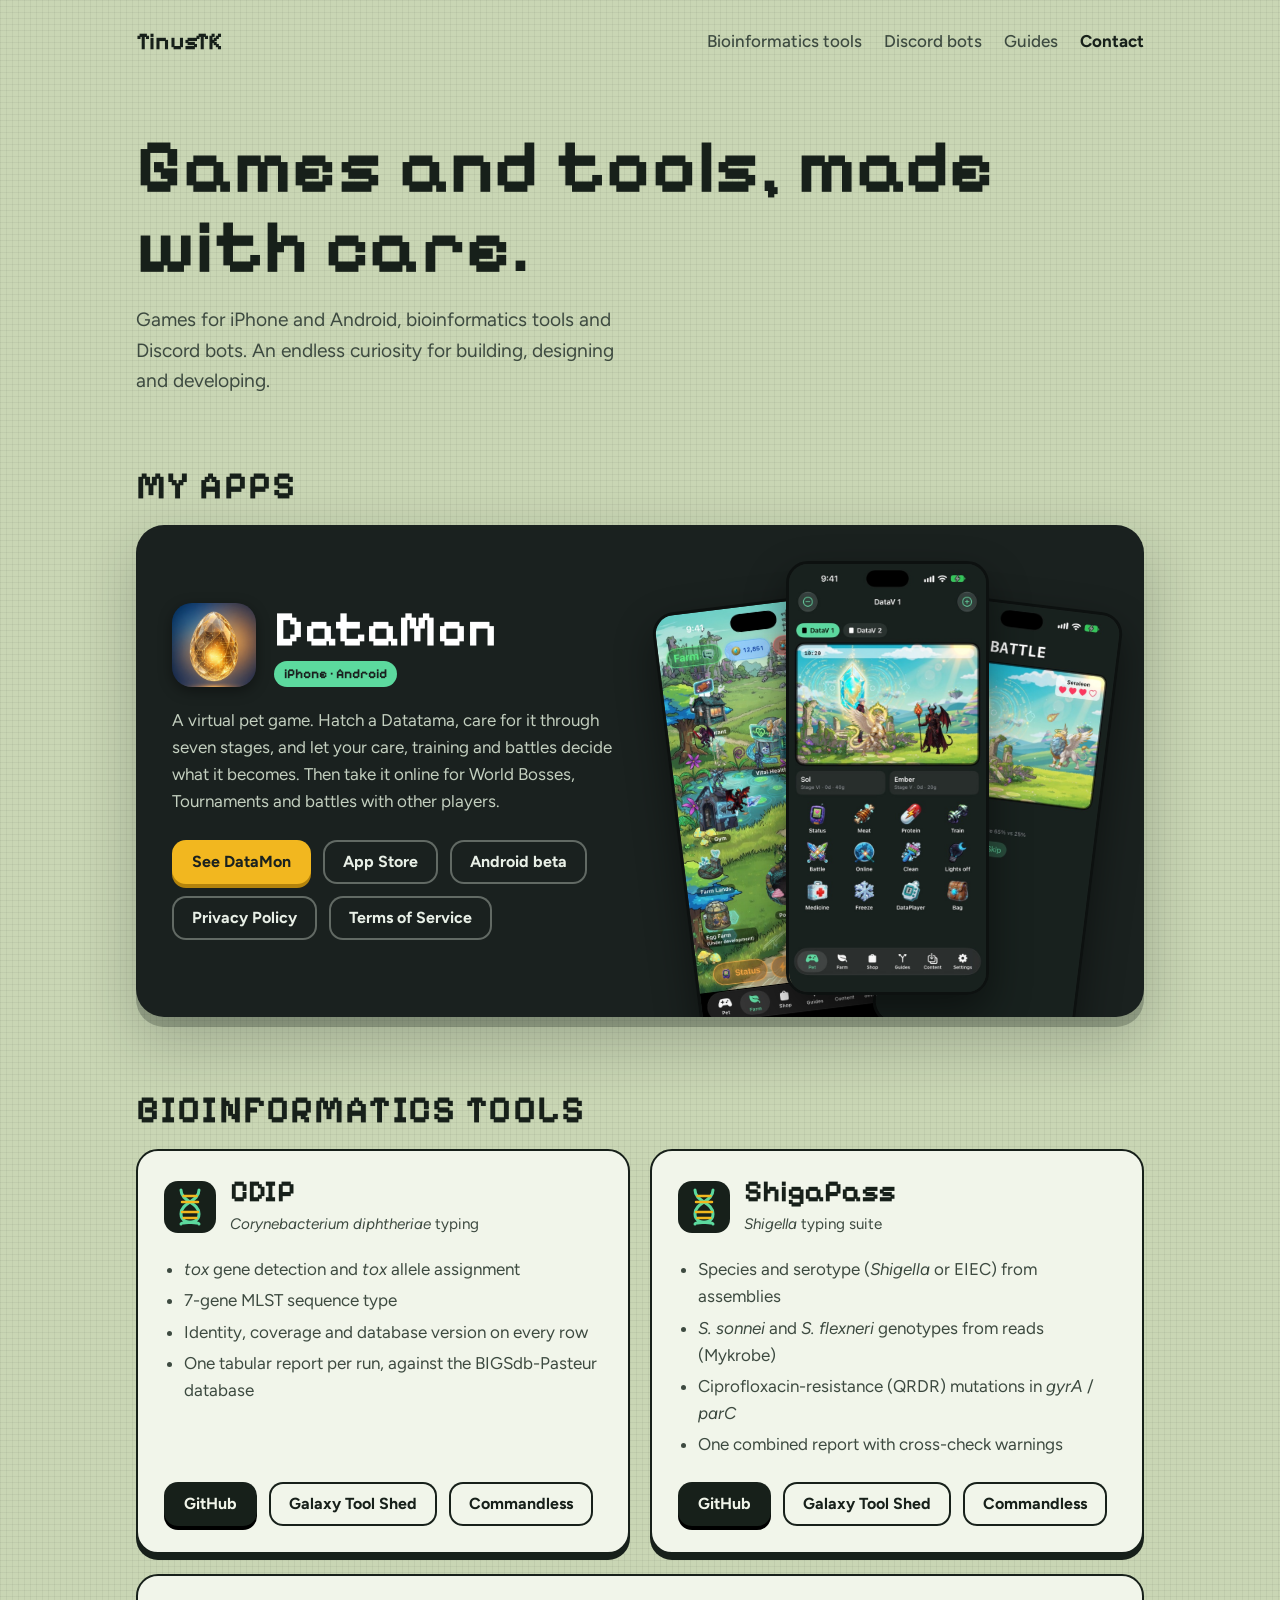
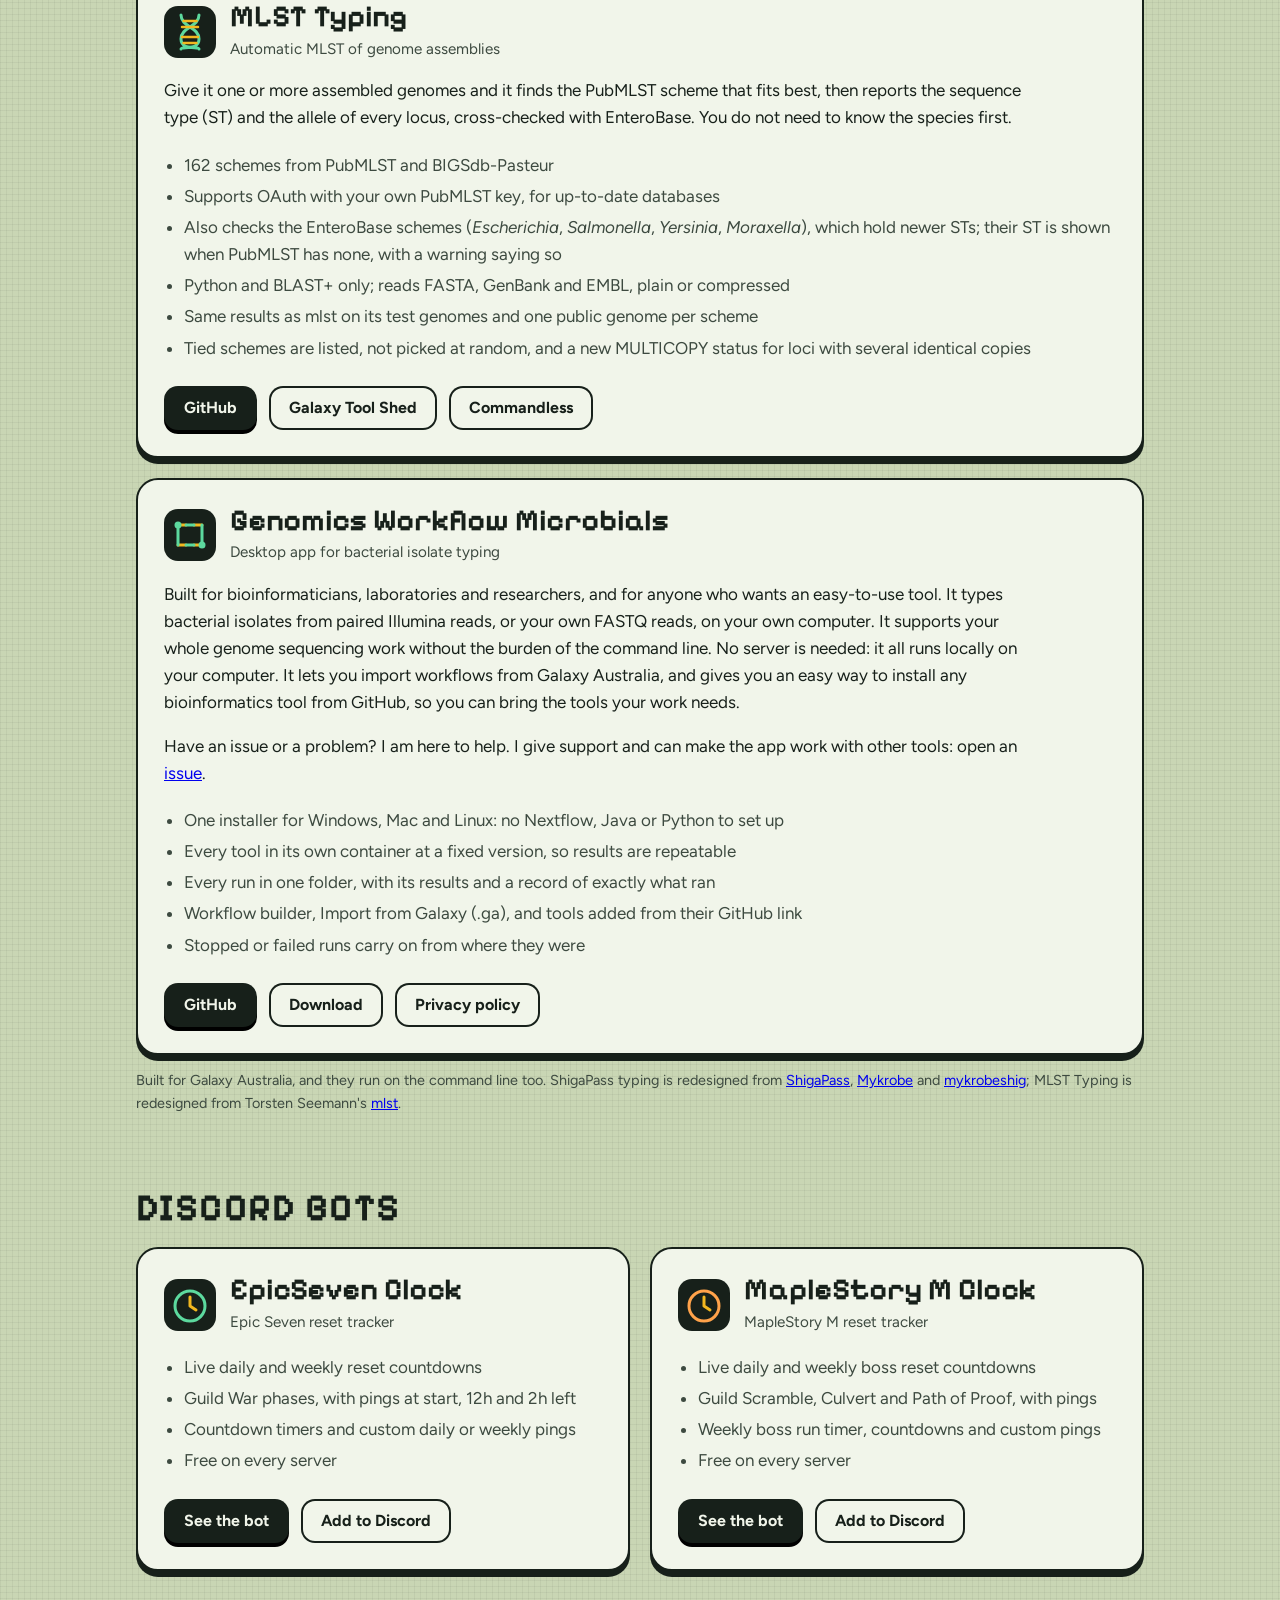
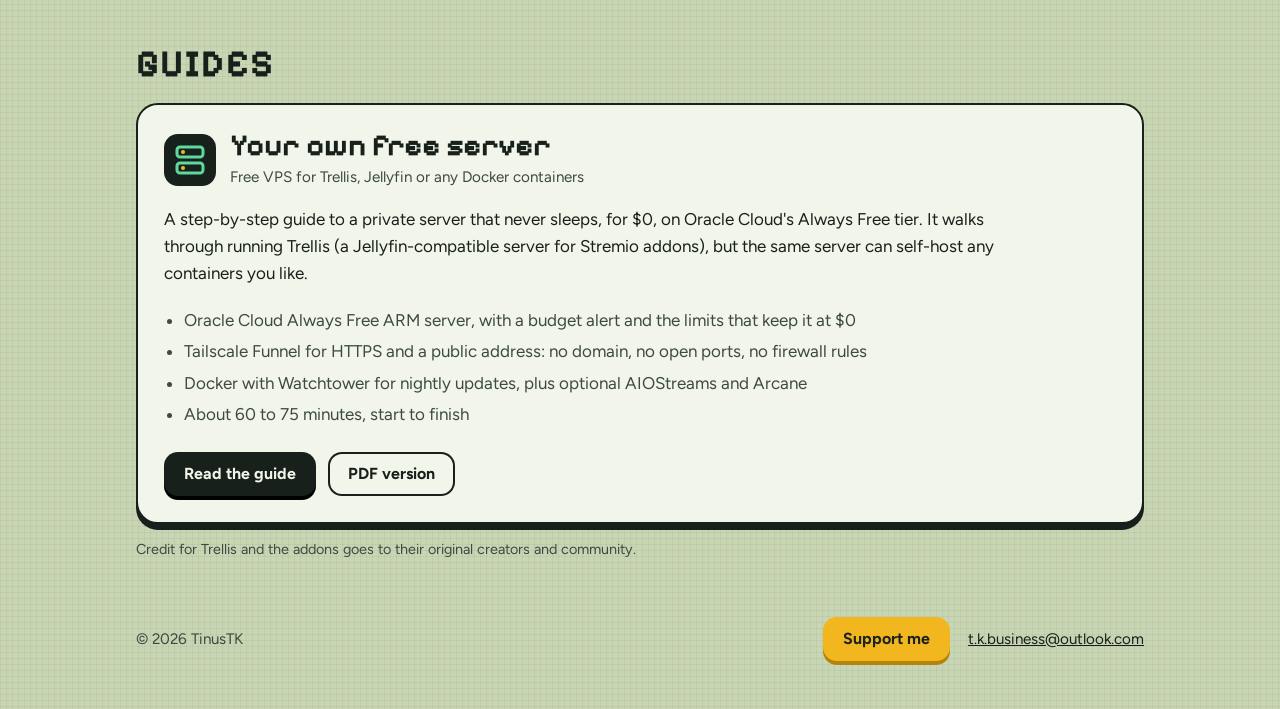
==== index.html @ f7a5c72e "DataMon policy links under DataMon; Support me button at the bottom" ====
<!doctype html>
<html lang="en">
<head>
<meta charset="utf-8">
<meta name="viewport" content="width=device-width, initial-scale=1">
<title>TinusTK</title>
<meta name="description" content="Games for iPhone and Android, bioinformatics tools and Discord bots. An endless curiosity for building, designing and developing.">
<link rel="icon" href="DataMon/site/icon.png">
<link rel="preconnect" href="https://fonts.googleapis.com">
<link rel="preconnect" href="https://fonts.gstatic.com" crossorigin>
<link href="https://fonts.googleapis.com/css2?family=Figtree:wght@400;500;700&family=Pixelify+Sans:wght@500;700&display=swap" rel="stylesheet">
<style>
  :root {
    --lcd: #c9d6b4;
    --lcd-deep: #b7c6a0;
    --ink: #17201a;
    --ink-soft: #3d4a40;
    --screen: #1a211f;
    --mint: #5cd99e;
    --gold: #f2b71f;
    --pixel: "Pixelify Sans", ui-monospace, monospace;
    --text: "Figtree", system-ui, sans-serif;
  }
  * { box-sizing: border-box; }
  html { -webkit-text-size-adjust: 100%; }
  body {
    margin: 0; color: var(--ink); background: var(--lcd);
    background-image: linear-gradient(rgba(23,32,26,.05) 1px, transparent 1px),
                      linear-gradient(90deg, rgba(23,32,26,.05) 1px, transparent 1px);
    background-size: 6px 6px;
    font: 400 1.0625rem/1.6 var(--text);
    -webkit-font-smoothing: antialiased;
  }
  .wrap { max-width: 1040px; margin: 0 auto; padding: 0 16px; }
  header { padding: 28px 0 0; }
  header .wrap { display: flex; align-items: center; justify-content: space-between; gap: 16px; }
  .brand { font: 700 1.5rem/1 var(--pixel); letter-spacing: .01em; color: var(--ink); text-decoration: none; }
  html { scroll-behavior: smooth; }
  @media (prefers-reduced-motion: reduce) { html { scroll-behavior: auto; } }
  .top-links { display: flex; flex-wrap: wrap; justify-content: flex-end; gap: 6px 22px; }
  .top-links a { font-weight: 500; color: var(--ink-soft); text-decoration: none; }
  .top-links a:hover { color: var(--ink); text-decoration: underline; text-underline-offset: 4px; }
  .top-links a.mail { color: var(--ink); font-weight: 700; }
  .label { scroll-margin-top: 20px; }

  .intro { padding: 72px 0 40px; }
  h1, h2 { font-family: var(--pixel); font-weight: 700; line-height: 1.05; margin: 0; }
  h1 { font-size: clamp(2.6rem, 7vw, 4.75rem); }
  .intro p { font-size: 1.2rem; max-width: 40ch; margin: 18px 0 0; color: var(--ink-soft); }

  .label { font: 700 clamp(1.7rem, 4vw, 2.4rem)/1.1 var(--pixel); letter-spacing: .03em; text-transform: uppercase; color: var(--ink); margin: 28px 0 18px; }

  .app {
    display: grid; grid-template-columns: 1.05fr 1fr; gap: 32px; align-items: center;
    background: var(--screen); color: #e8efe6; border-radius: 28px; padding: 36px;
    box-shadow: 0 10px 0 rgba(23,32,26,.25), 0 24px 60px rgba(23,32,26,.25);
    text-decoration: none; overflow: hidden;
  }
  .app-head { display: flex; align-items: center; gap: 18px; }
  .app-head img { width: 84px; height: 84px; border-radius: 20px; box-shadow: 0 4px 14px rgba(0,0,0,.4); }
  .app h2 { font-size: clamp(2.2rem, 5vw, 3.1rem); color: #fff; }
  .tag { display: inline-block; margin-top: 6px; font: 700 .85rem/1 var(--pixel); color: var(--screen); background: var(--mint);
    padding: 6px 10px; border-radius: 999px; }
  .app p { color: #c3cfbf; margin: 20px 0 24px; max-width: 42ch; }
  .buttons { display: flex; flex-wrap: wrap; gap: 12px; }
  .button {
    display: inline-flex; align-items: center; gap: 8px; text-decoration: none;
    font: 700 1rem/1 var(--text); padding: 14px 20px; border-radius: 14px;
    color: var(--screen); background: var(--gold); box-shadow: 0 4px 0 #b3830c;
    transition: transform .08s ease, box-shadow .08s ease, background .15s ease;
  }
  .button:hover { background: #ffc93a; }
  .button:active { transform: translateY(3px); box-shadow: 0 1px 0 #b3830c; }
  .button.ghost { background: transparent; color: #e8efe6; box-shadow: inset 0 0 0 2px rgba(232,239,230,.35); }
  .button.ghost:hover { background: rgba(232,239,230,.08); }
  .button.ghost:active { transform: translateY(1px); box-shadow: inset 0 0 0 2px rgba(232,239,230,.5); }

  .shots { position: relative; height: 420px; }
  .shots img {
    position: absolute; width: 46%; border-radius: 22px; border: 3px solid #0d1110;
    box-shadow: 0 18px 40px rgba(0,0,0,.45);
  }
  .shots img:nth-child(1) { left: 2%; top: 40px; transform: rotate(-7deg); }
  .shots img:nth-child(2) { left: 27%; top: 0; z-index: 2; }
  .shots img:nth-child(3) { right: 2%; top: 40px; transform: rotate(7deg); }

  .tools { display: grid; grid-template-columns: 1fr 1fr; gap: 20px; }
  .tool {
    background: #f1f5ea; border: 2px solid var(--ink); border-radius: 22px; padding: 26px;
    box-shadow: 0 6px 0 var(--ink); display: flex; flex-direction: column;
  }
  .tool-head { display: flex; align-items: center; gap: 14px; }
  .tool-head svg { flex: none; width: 52px; height: 52px; }
  .tool h3 { font: 700 1.9rem/1 var(--pixel); margin: 0; }
  .tool .sub { font-size: .95rem; color: var(--ink-soft); margin-top: 4px; }
  .tool .sub i { font-style: italic; }
  .tool.wide { grid-column: 1 / -1; }
  .tool .about { margin: 16px 0 0; max-width: 78ch; }
  .tool ul { margin: 16px 0 20px; padding-left: 20px; color: var(--ink-soft); }
  .tool li { margin: 4px 0; }
  .tool .buttons { margin-top: auto; }
  .button.dark { background: var(--ink); color: #f1f5ea; box-shadow: 0 4px 0 #000; }
  .button.dark:hover { background: #26332a; }
  .button.dark:active { box-shadow: 0 1px 0 #000; }
  .button.line { background: transparent; color: var(--ink); box-shadow: inset 0 0 0 2px var(--ink); }
  .button.line:hover { background: rgba(23,32,26,.06); }
  .button.line:active { transform: translateY(1px); }
  .note { font-size: .9rem; color: var(--ink-soft); margin: 14px 0 0; }

  footer { padding: 56px 0 48px; color: var(--ink-soft); font-size: .95rem; }
  footer .wrap { display: flex; flex-wrap: wrap; align-items: center; justify-content: space-between; gap: 12px 24px; }
  footer a { color: var(--ink); }
  footer nav { display: flex; flex-wrap: wrap; align-items: center; gap: 8px 18px; }

  @media (max-width: 820px) {
    header .wrap { flex-direction: column; align-items: flex-start; gap: 12px; }
    .top-links { justify-content: flex-start; gap: 6px 18px; }
    .app { grid-template-columns: 1fr; padding: 26px 20px; border-radius: 24px; }
    .shots { height: 360px; order: -1; }
    .intro { padding: 48px 0 28px; }
    .tools { grid-template-columns: 1fr; }
  }
  @media (max-width: 420px) {
    .shots { height: 290px; }
    .app-head img { width: 68px; height: 68px; border-radius: 16px; }
    .button { flex: 1 1 100%; justify-content: center; }
  }
</style>
</head>
<body>
<header>
  <div class="wrap">
    <a class="brand" href="./">TinusTK</a>
    <nav class="top-links">
      <a href="#bioinformatics">Bioinformatics tools</a>
      <a href="#discord-bots">Discord bots</a>
      <a href="#guides">Guides</a>
      <a class="mail" href="mailto:t.k.business@outlook.com">Contact</a>
    </nav>
  </div>
</header>

<main class="wrap">
  <section class="intro">
    <h1>Games and tools, made with care.</h1>
    <p>Games for iPhone and Android, bioinformatics tools and Discord bots. An endless curiosity for building, designing and developing.</p>
  </section>

  <h2 class="label">My apps</h2>
  <section class="app">
    <div>
      <div class="app-head">
        <img src="DataMon/site/icon.png" alt="DataMon app icon" width="84" height="84">
        <div>
          <h2>DataMon</h2>
          <span class="tag">iPhone · Android</span>
        </div>
      </div>
      <p>A virtual pet game. Hatch a Datatama, care for it through seven stages, and let your care, training and battles
        decide what it becomes. Then take it online for World Bosses, Tournaments and battles with other players.</p>
      <div class="buttons">
        <a class="button" href="DataMon/">See DataMon</a>
        <a class="button ghost" href="https://apps.apple.com/au/app/datamon/id6826284462">App Store</a>
        <a class="button ghost" href="https://discord.gg/P6Rh44SGJG">Android beta</a>
        <a class="button ghost" href="DataMon/privacy-policy.html">Privacy Policy</a>
        <a class="button ghost" href="DataMon/terms-of-service.html">Terms of Service</a>
      </div>
    </div>
    <div class="shots" aria-hidden="true">
      <img src="DataMon/site/shots/farm.jpg" alt="" loading="lazy">
      <img src="DataMon/site/shots/pet.jpg" alt="">
      <img src="DataMon/site/shots/battle.jpg" alt="" loading="lazy">
    </div>
  </section>

  <h2 class="label" id="bioinformatics" style="margin-top:72px">Bioinformatics tools</h2>
  <section class="tools">
    <article class="tool">
      <div class="tool-head">
        <svg viewBox="0 0 52 52" aria-hidden="true"><rect width="52" height="52" rx="14" fill="#17201a"/><path d="M17 9c0 12 18 12 18 24s-18 7-18 10M35 9c0 12-18 12-18 24s18 7 18 10" fill="none" stroke="#5cd99e" stroke-width="3" stroke-linecap="round"/><path d="M19.5 15h13M18 21h16M18 31h16M19.5 37h13" stroke="#f2b71f" stroke-width="2.5" stroke-linecap="round"/></svg>
        <div>
          <h3>CDIP</h3>
          <div class="sub"><i>Corynebacterium diphtheriae</i> typing</div>
        </div>
      </div>
      <ul>
        <li><i>tox</i> gene detection and <i>tox</i> allele assignment</li>
        <li>7-gene MLST sequence type</li>
        <li>Identity, coverage and database version on every row</li>
        <li>One tabular report per run, against the BIGSdb-Pasteur database</li>
      </ul>
      <div class="buttons">
        <a class="button dark" href="https://github.com/TinusTK/corynebacterium-diphtheriae-typing">GitHub</a>
        <a class="button line" href="https://toolshed.g2.bx.psu.edu/view/tinustk/cdiphtheriae_typing">Galaxy Tool Shed</a>
        <a class="button line" href="https://github.com/TinusTK/GenomicsWorkflowMicrobials">Commandless</a>
      </div>
    </article>
    <article class="tool">
      <div class="tool-head">
        <svg viewBox="0 0 52 52" aria-hidden="true"><rect width="52" height="52" rx="14" fill="#17201a"/><path d="M17 9c0 12 18 12 18 24s-18 7-18 10M35 9c0 12-18 12-18 24s18 7 18 10" fill="none" stroke="#5cd99e" stroke-width="3" stroke-linecap="round"/><path d="M19.5 15h13M18 21h16M18 31h16M19.5 37h13" stroke="#f2b71f" stroke-width="2.5" stroke-linecap="round"/></svg>
        <div>
          <h3>ShigaPass</h3>
          <div class="sub"><i>Shigella</i> typing suite</div>
        </div>
      </div>
      <ul>
        <li>Species and serotype (<i>Shigella</i> or EIEC) from assemblies</li>
        <li><i>S. sonnei</i> and <i>S. flexneri</i> genotypes from reads (Mykrobe)</li>
        <li>Ciprofloxacin-resistance (QRDR) mutations in <i>gyrA</i> / <i>parC</i></li>
        <li>One combined report with cross-check warnings</li>
      </ul>
      <div class="buttons">
        <a class="button dark" href="https://github.com/TinusTK/shigella-typing">GitHub</a>
        <a class="button line" href="https://toolshed.g2.bx.psu.edu/view/tinustk/shigella_typing">Galaxy Tool Shed</a>
        <a class="button line" href="https://github.com/TinusTK/GenomicsWorkflowMicrobials">Commandless</a>
      </div>
    </article>
    <article class="tool wide">
      <div class="tool-head">
        <svg viewBox="0 0 52 52" aria-hidden="true"><rect width="52" height="52" rx="14" fill="#17201a"/><path d="M17 9c0 12 18 12 18 24s-18 7-18 10M35 9c0 12-18 12-18 24s18 7 18 10" fill="none" stroke="#5cd99e" stroke-width="3" stroke-linecap="round"/><path d="M19.5 15h13M18 21h16M18 31h16M19.5 37h13" stroke="#f2b71f" stroke-width="2.5" stroke-linecap="round"/></svg>
        <div>
          <h3>MLST Typing</h3>
          <div class="sub">Automatic MLST of genome assemblies</div>
        </div>
      </div>
      <p class="about">Give it one or more assembled genomes and it finds the PubMLST scheme that fits best, then reports the
        sequence type (ST) and the allele of every locus, cross-checked with EnteroBase. You do not need to know the species first.</p>
      <ul>
        <li>162 schemes from PubMLST and BIGSdb-Pasteur</li>
        <li>Supports OAuth with your own PubMLST key, for up-to-date databases</li>
        <li>Also checks the EnteroBase schemes (<i>Escherichia</i>, <i>Salmonella</i>, <i>Yersinia</i>, <i>Moraxella</i>), which hold newer STs; their ST is shown when PubMLST has none, with a warning saying so</li>
        <li>Python and BLAST+ only; reads FASTA, GenBank and EMBL, plain or compressed</li>
        <li>Same results as mlst on its test genomes and one public genome per scheme</li>
        <li>Tied schemes are listed, not picked at random, and a new MULTICOPY status for loci with several identical copies</li>
      </ul>
      <div class="buttons">
        <a class="button dark" href="https://github.com/TinusTK/mlst-typing">GitHub</a>
        <a class="button line" href="https://toolshed.g2.bx.psu.edu/view/tinustk/mlst_typing">Galaxy Tool Shed</a>
        <a class="button line" href="https://github.com/TinusTK/GenomicsWorkflowMicrobials">Commandless</a>
      </div>
    </article>
    <article class="tool wide">
      <div class="tool-head">
        <svg viewBox="0 0 52 52" aria-hidden="true"><rect width="52" height="52" rx="14" fill="#17201a"/><path d="M14 16h8M30 16h8M14 36h8M30 36h8" stroke="#f2b71f" stroke-width="3" stroke-linecap="round"/><path d="M22 16h8M38 16v20M22 36h8M14 16v20" fill="none" stroke="#5cd99e" stroke-width="3" stroke-linecap="round"/><circle cx="14" cy="16" r="3.5" fill="#5cd99e"/><circle cx="38" cy="36" r="3.5" fill="#5cd99e"/></svg>
        <div>
          <h3>Genomics Workflow Microbials</h3>
          <div class="sub">Desktop app for bacterial isolate typing</div>
        </div>
      </div>
      <p class="about">Built for bioinformaticians, laboratories and researchers, and for anyone who wants
        an easy-to-use tool. It types bacterial isolates from paired Illumina reads, or your own FASTQ reads, on your own
        computer. It supports your whole genome sequencing work without the burden of the command line. No server
        is needed: it all runs locally on your computer. It lets you import workflows from Galaxy Australia, and gives
        you an easy way to install any bioinformatics tool from GitHub, so you can bring the tools your work needs.</p>
      <p class="about">Have an issue or a problem? I am here to help. I give support and can make the app work with other
        tools: open an <a href="https://github.com/TinusTK/GenomicsWorkflowMicrobials/issues">issue</a>.</p>
      <ul>
        <li>One installer for Windows, Mac and Linux: no Nextflow, Java or Python to set up</li>
        <li>Every tool in its own container at a fixed version, so results are repeatable</li>
        <li>Every run in one folder, with its results and a record of exactly what ran</li>
        <li>Workflow builder, Import from Galaxy (.ga), and tools added from their GitHub link</li>
        <li>Stopped or failed runs carry on from where they were</li>
      </ul>
      <div class="buttons">
        <a class="button dark" href="https://github.com/TinusTK/GenomicsWorkflowMicrobials">GitHub</a>
        <a class="button line" href="https://github.com/TinusTK/GenomicsWorkflowMicrobials/releases/latest">Download</a>
        <a class="button line" href="GWM/privacy-policy.html">Privacy policy</a>
      </div>
    </article>
  </section>
  <p class="note">Built for Galaxy Australia, and they run on the command line too. ShigaPass typing is redesigned from
    <a href="https://github.com/imanyass/ShigaPass">ShigaPass</a>, <a href="https://github.com/Mykrobe-tools/mykrobe">Mykrobe</a> and
    <a href="https://github.com/ShigellaGenomics/mykrobeshig">mykrobeshig</a>; MLST Typing is redesigned from Torsten Seemann's
    <a href="https://github.com/tseemann/mlst">mlst</a>.</p>

  <h2 class="label" id="discord-bots" style="margin-top:72px">Discord bots</h2>
  <section class="tools">
    <article class="tool">
      <div class="tool-head">
        <svg viewBox="0 0 52 52" aria-hidden="true"><rect width="52" height="52" rx="14" fill="#17201a"/><circle cx="26" cy="27" r="15" fill="none" stroke="#5cd99e" stroke-width="3"/><path d="M26 18v9l6 4" fill="none" stroke="#f2b71f" stroke-width="3" stroke-linecap="round" stroke-linejoin="round"/></svg>
        <div>
          <h3>EpicSeven Clock</h3>
          <div class="sub">Epic Seven reset tracker</div>
        </div>
      </div>
      <ul>
        <li>Live daily and weekly reset countdowns</li>
        <li>Guild War phases, with pings at start, 12h and 2h left</li>
        <li>Countdown timers and custom daily or weekly pings</li>
        <li>Free on every server</li>
      </ul>
      <div class="buttons">
        <a class="button dark" href="DiscordBots/EpicSeven/">See the bot</a>
        <a class="button line" href="https://discord.com/oauth2/authorize?client_id=1490310472220672000&amp;permissions=406679792656&amp;integration_type=0&amp;scope=bot">Add to Discord</a>
      </div>
    </article>
    <article class="tool">
      <div class="tool-head">
        <svg viewBox="0 0 52 52" aria-hidden="true"><rect width="52" height="52" rx="14" fill="#17201a"/><circle cx="26" cy="27" r="15" fill="none" stroke="#ffa24a" stroke-width="3"/><path d="M26 18v9l6 4" fill="none" stroke="#f2b71f" stroke-width="3" stroke-linecap="round" stroke-linejoin="round"/></svg>
        <div>
          <h3>MapleStory M Clock</h3>
          <div class="sub">MapleStory M reset tracker</div>
        </div>
      </div>
      <ul>
        <li>Live daily and weekly boss reset countdowns</li>
        <li>Guild Scramble, Culvert and Path of Proof, with pings</li>
        <li>Weekly boss run timer, countdowns and custom pings</li>
        <li>Free on every server</li>
      </ul>
      <div class="buttons">
        <a class="button dark" href="DiscordBots/MapleStoryM/">See the bot</a>
        <a class="button line" href="https://discord.com/oauth2/authorize?client_id=1488101431993962637&amp;permissions=397821422608&amp;integration_type=0&amp;scope=bot">Add to Discord</a>
      </div>
    </article>
  </section>

  <h2 class="label" id="guides" style="margin-top:72px">Guides</h2>
  <section class="tools">
    <article class="tool wide">
      <div class="tool-head">
        <svg viewBox="0 0 52 52" aria-hidden="true"><rect width="52" height="52" rx="14" fill="#17201a"/><rect x="13" y="13" width="26" height="10" rx="3" fill="none" stroke="#5cd99e" stroke-width="3"/><rect x="13" y="29" width="26" height="10" rx="3" fill="none" stroke="#5cd99e" stroke-width="3"/><circle cx="19" cy="18" r="2" fill="#f2b71f"/><circle cx="19" cy="34" r="2" fill="#f2b71f"/></svg>
        <div>
          <h3>Your own free server</h3>
          <div class="sub">Free VPS for Trellis, Jellyfin or any Docker containers</div>
        </div>
      </div>
      <p class="about">A step-by-step guide to a private server that never sleeps, for $0, on Oracle Cloud's Always Free
        tier. It walks through running Trellis (a Jellyfin-compatible server for Stremio addons), but the same server
        can self-host any containers you like.</p>
      <ul>
        <li>Oracle Cloud Always Free ARM server, with a budget alert and the limits that keep it at $0</li>
        <li>Tailscale Funnel for HTTPS and a public address: no domain, no open ports, no firewall rules</li>
        <li>Docker with Watchtower for nightly updates, plus optional AIOStreams and Arcane</li>
        <li>About 60 to 75 minutes, start to finish</li>
      </ul>
      <div class="buttons">
        <a class="button dark" href="https://github.com/TinusTK/Jellyfin-Trellis-FreeVPS">Read the guide</a>
        <a class="button line" href="https://github.com/TinusTK/Jellyfin-Trellis-FreeVPS/blob/main/docs/trellis-oracle-tailscale-guide.pdf">PDF version</a>
      </div>
    </article>
  </section>
  <p class="note">Credit for Trellis and the addons goes to their original creators and community.</p>
</main>

<footer>
  <div class="wrap">
    <span>© 2026 TinusTK</span>
    <nav>
      <a class="button" href="https://www.paypal.com/donate/?business=EA6EGZKB6PNNG&amp;no_recurring=0&amp;item_name=I+appreciate+the+help,+really!+Thank+you+so+much!&amp;currency_code=USD" target="_blank" rel="noopener">Support me</a>
      <a href="mailto:t.k.business@outlook.com">t.k.business@outlook.com</a>
    </nav>
  </div>
</footer>
</body>
</html>
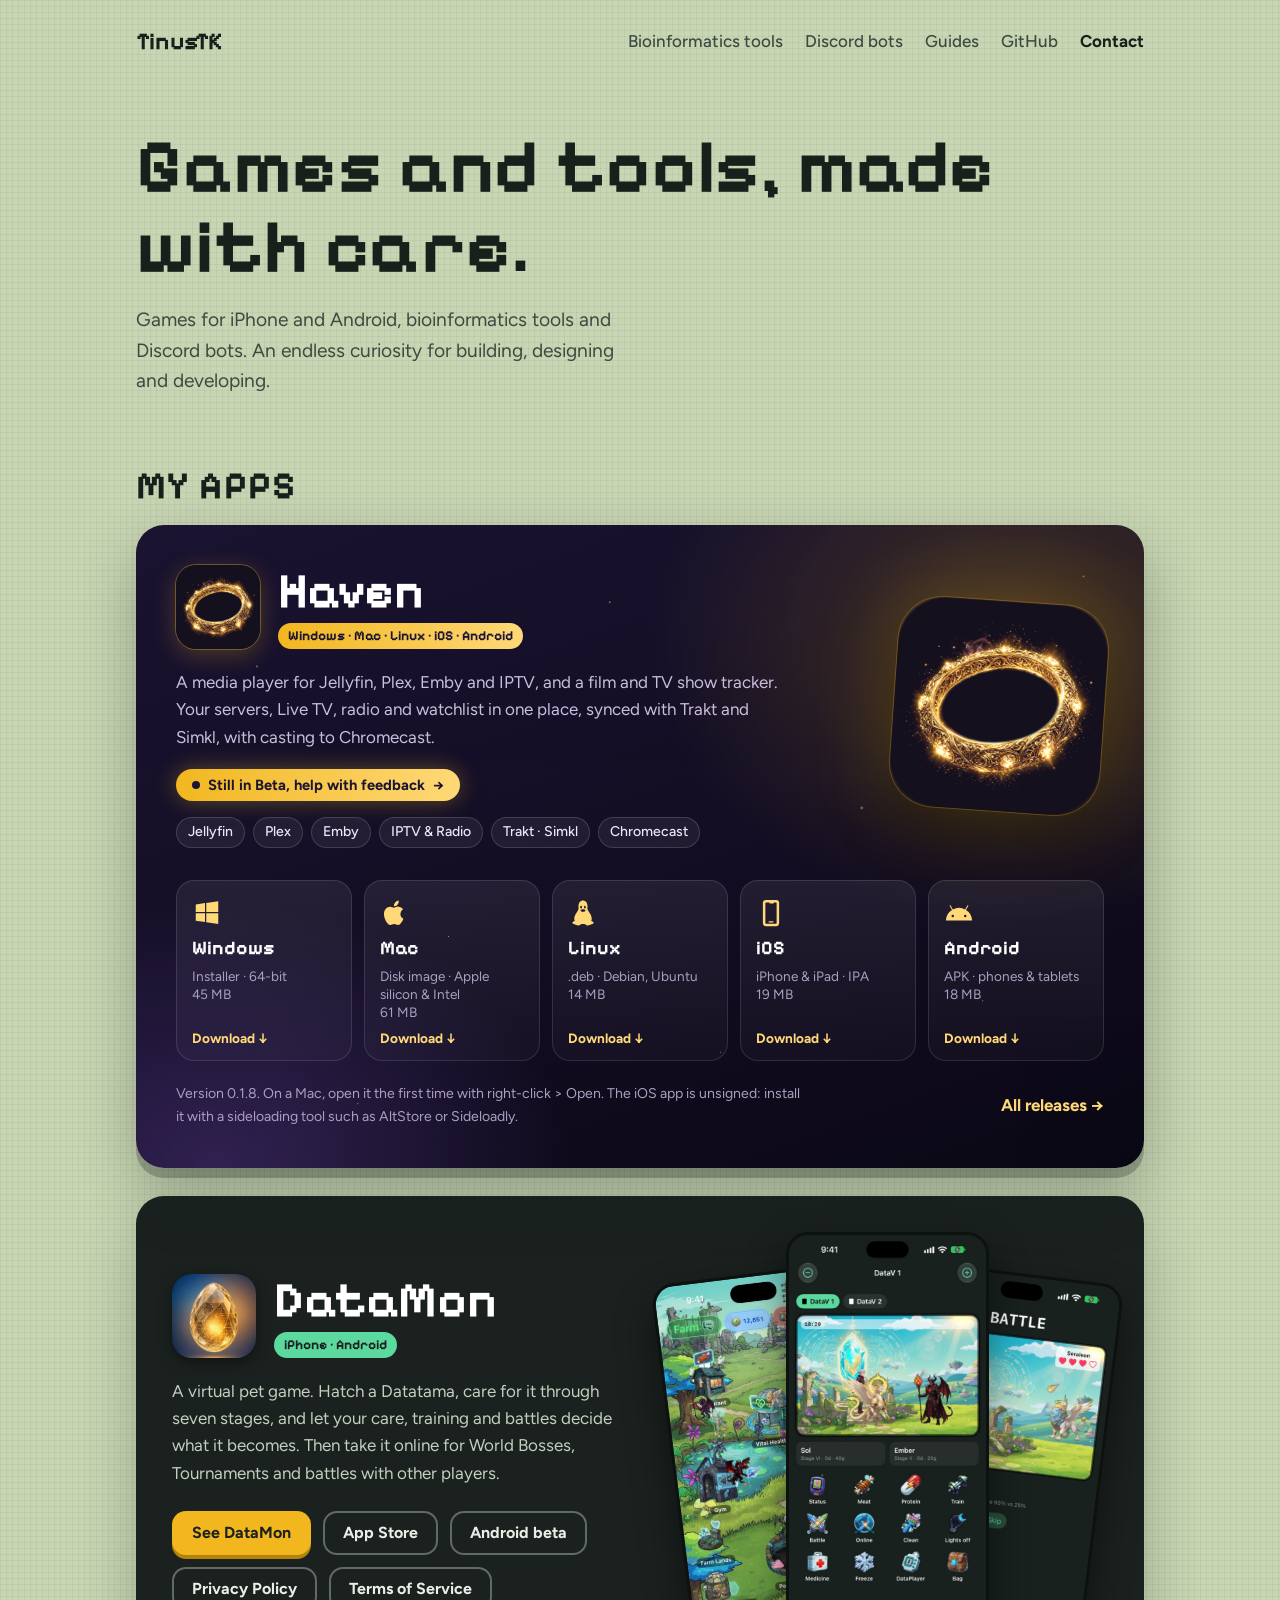
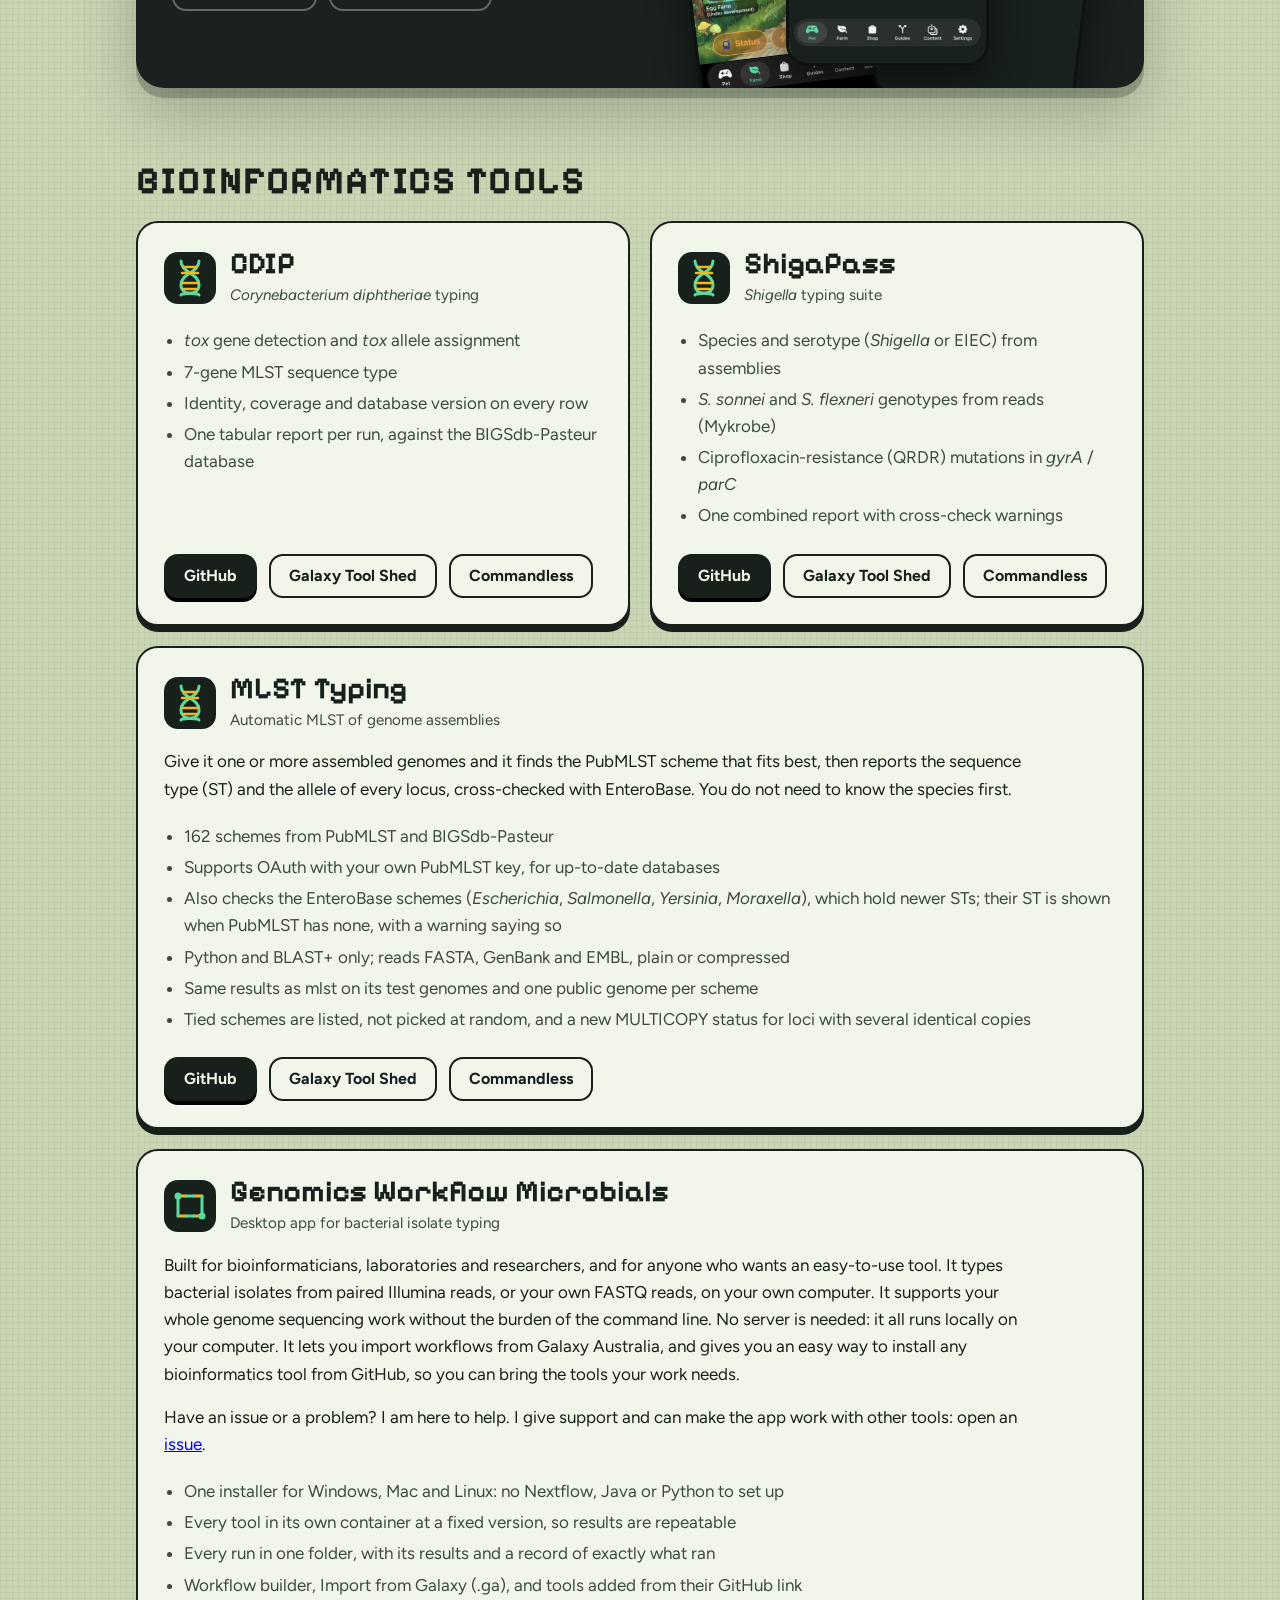
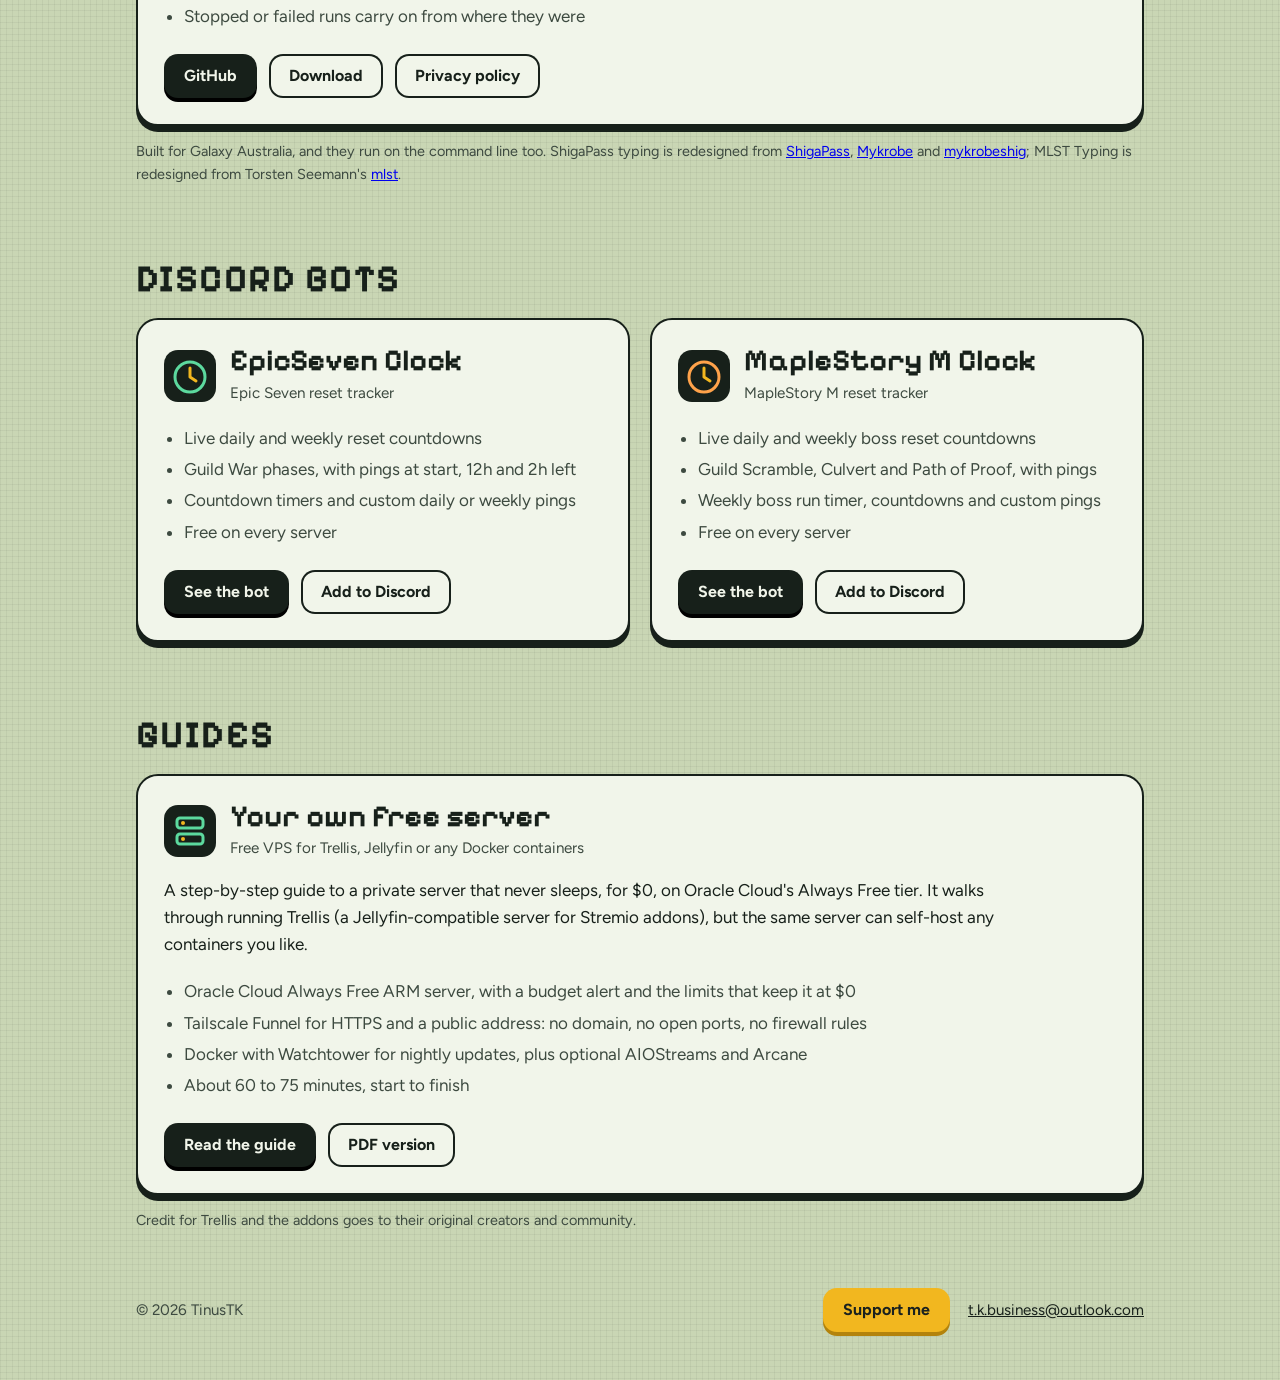
==== commit 34a80712: "Haven tile first under My apps: downloads for Windows, Mac, Linux, iOS and Android, beta feedback pi" ====
--- a/index.html
+++ b/index.html
@@ -84,6 +84,71 @@
   .shots img:nth-child(2) { left: 27%; top: 0; z-index: 2; }
   .shots img:nth-child(3) { right: 2%; top: 40px; transform: rotate(7deg); }
 
+  /* Haven tile */
+  .haven {
+    position: relative; margin-bottom: 28px; overflow: hidden; isolation: isolate;
+    color: #ece6f7; border-radius: 28px; padding: 40px;
+    background:
+      radial-gradient(60% 70% at 88% 18%, rgba(242,183,31,.22), transparent 62%),
+      radial-gradient(50% 60% at 8% 100%, rgba(134,92,214,.28), transparent 70%),
+      linear-gradient(160deg, #1b1432 0%, #120d22 55%, #0b0815 100%);
+    box-shadow: 0 10px 0 rgba(23,32,26,.25), 0 24px 60px rgba(23,32,26,.3);
+  }
+  .haven::before { /* gold dust */
+    content: ""; position: absolute; inset: 0; z-index: -1; opacity: .55; pointer-events: none;
+    background-image:
+      radial-gradient(1.5px 1.5px at 12% 22%, #ffd977, transparent),
+      radial-gradient(1px 1px at 31% 64%, #ffe7a8, transparent),
+      radial-gradient(1.5px 1.5px at 47% 12%, #ffd977, transparent),
+      radial-gradient(1px 1px at 58% 82%, #f2b71f, transparent),
+      radial-gradient(2px 2px at 72% 44%, #ffe7a8, transparent),
+      radial-gradient(1px 1px at 84% 74%, #ffd977, transparent),
+      radial-gradient(1.5px 1.5px at 94% 8%, #f2b71f, transparent),
+      radial-gradient(1px 1px at 22% 90%, #ffe7a8, transparent);
+  }
+  .haven-top { display: grid; grid-template-columns: 1fr auto; gap: 28px; align-items: center; }
+  .haven-head { display: flex; align-items: center; gap: 18px; }
+  .haven-head img { width: 84px; height: 84px; border-radius: 20px; box-shadow: 0 0 0 1px rgba(242,183,31,.35), 0 6px 24px rgba(242,183,31,.25); }
+  .haven h2 { font-size: clamp(2.2rem, 5vw, 3.1rem); color: #fff; }
+  .haven .tag { background: linear-gradient(90deg, #f2b71f, #ffd977); color: #1b1432; }
+  .haven .lead { color: #c9bfdd; margin: 20px 0 0; max-width: 56ch; }
+  .beta { display: inline-flex; align-items: center; gap: 8px; margin-top: 18px; padding: 9px 16px; border-radius: 999px;
+    font: 700 .92rem/1 var(--text); color: #1b1432; text-decoration: none;
+    background: linear-gradient(90deg, #f2b71f, #ffd977); box-shadow: 0 0 22px rgba(242,183,31,.35);
+    transition: box-shadow .15s ease, transform .15s ease; }
+  .beta::before { content: ""; width: 8px; height: 8px; border-radius: 50%; background: #1b1432; }
+  .beta::after { content: "→"; }
+  .beta:hover { box-shadow: 0 0 30px rgba(242,183,31,.6); transform: translateY(-1px); }
+  .chips { display: flex; flex-wrap: wrap; gap: 8px; margin-top: 16px; }
+  .chip { font: 500 .88rem/1 var(--text); padding: 8px 12px; border-radius: 999px; color: #ece6f7;
+    background: rgba(255,255,255,.06); box-shadow: inset 0 0 0 1px rgba(236,230,247,.16); }
+  .halo { width: 210px; height: 210px; border-radius: 44px; display: block;
+    box-shadow: 0 0 0 1px rgba(242,183,31,.25), 0 0 80px rgba(242,183,31,.28), 0 24px 50px rgba(0,0,0,.5);
+    transform: rotate(4deg); }
+  .platforms { display: grid; grid-template-columns: repeat(5, 1fr); gap: 12px; margin-top: 32px; }
+  .dl {
+    display: flex; flex-direction: column; gap: 10px; padding: 18px 16px 16px; border-radius: 18px;
+    text-decoration: none; color: #ece6f7;
+    background: linear-gradient(180deg, rgba(255,255,255,.07), rgba(255,255,255,.025));
+    box-shadow: inset 0 0 0 1px rgba(236,230,247,.13);
+    transition: transform .15s ease, box-shadow .15s ease, background .15s ease;
+  }
+  .dl:hover, .dl:focus-visible {
+    transform: translateY(-3px); outline: none;
+    background: linear-gradient(180deg, rgba(242,183,31,.16), rgba(242,183,31,.04));
+    box-shadow: inset 0 0 0 1px rgba(242,183,31,.6), 0 10px 30px rgba(242,183,31,.18);
+  }
+  .dl svg { width: 30px; height: 30px; fill: #ffd977; }
+  .dl b { font: 700 1.2rem/1 var(--pixel); color: #fff; }
+  .dl span { font-size: .85rem; line-height: 1.35; color: #a99fbf; }
+  .dl em { font-style: normal; margin-top: auto; font: 700 .85rem/1 var(--text); color: #ffd977; }
+  .dl em::after { content: " ↓"; }
+  .haven-foot { display: flex; flex-wrap: wrap; align-items: center; justify-content: space-between; gap: 12px 20px; margin-top: 22px; }
+  .haven-foot p { margin: 0; font-size: .88rem; color: #a99fbf; max-width: 70ch; }
+  .haven-foot a.more { color: #ffd977; font-weight: 700; text-decoration: none; white-space: nowrap; }
+  .haven-foot a.more:hover { text-decoration: underline; text-underline-offset: 4px; }
+  @media (prefers-reduced-motion: reduce) { .dl { transition: none; } .dl:hover { transform: none; } }
+
   .tools { display: grid; grid-template-columns: 1fr 1fr; gap: 20px; }
   .tool {
     background: #f1f5ea; border: 2px solid var(--ink); border-radius: 22px; padding: 26px;
@@ -119,6 +184,11 @@
     .shots { height: 360px; order: -1; }
     .intro { padding: 48px 0 28px; }
     .tools { grid-template-columns: 1fr; }
+    .haven { padding: 26px 20px; border-radius: 24px; }
+    .haven-top { grid-template-columns: 1fr; }
+    .halo { display: none; }
+    .platforms { grid-template-columns: repeat(2, 1fr); }
+    .platforms .dl:last-child { grid-column: 1 / -1; }
   }
   @media (max-width: 420px) {
     .shots { height: 290px; }
@@ -135,6 +205,7 @@
       <a href="#bioinformatics">Bioinformatics tools</a>
       <a href="#discord-bots">Discord bots</a>
       <a href="#guides">Guides</a>
+      <a href="https://github.com/TinusTK">GitHub</a>
       <a class="mail" href="mailto:t.k.business@outlook.com">Contact</a>
     </nav>
   </div>
@@ -147,6 +218,57 @@
   </section>
 
   <h2 class="label">My apps</h2>
+  <section class="haven" id="haven" aria-labelledby="haven-title">
+    <div class="haven-top">
+      <div>
+        <div class="haven-head">
+          <img src="Haven/icon.png" alt="Haven app icon" width="84" height="84">
+          <div>
+            <h2 id="haven-title">Haven</h2>
+            <span class="tag">Windows · Mac · Linux · iOS · Android</span>
+          </div>
+        </div>
+        <p class="lead">A media player for Jellyfin, Plex, Emby and IPTV, and a film and TV show tracker.
+          Your servers, Live TV, radio and watchlist in one place, synced with Trakt and Simkl, with casting to Chromecast.</p>
+        <a class="beta" href="https://github.com/TinusTK/Haven/issues">Still in Beta, help with feedback</a>
+        <div class="chips">
+          <span class="chip">Jellyfin</span><span class="chip">Plex</span><span class="chip">Emby</span>
+          <span class="chip">IPTV &amp; Radio</span><span class="chip">Trakt · Simkl</span><span class="chip">Chromecast</span>
+        </div>
+      </div>
+      <img class="halo" src="Haven/icon.png" alt="" aria-hidden="true" width="210" height="210">
+    </div>
+
+    <div class="platforms">
+      <a class="dl" href="https://github.com/TinusTK/Haven/releases/download/v0.1.8/Haven-0.1.8-windows-x64-setup.exe">
+        <svg viewBox="0 0 24 24" aria-hidden="true"><path d="M3 5.1 10.4 4v7.1H3zM11.4 3.9 21 2.5v8.6h-9.6zM3 12.1h7.4v7.1L3 18.1zM11.4 12.1H21v8.6l-9.6-1.4z"/></svg>
+        <b>Windows</b><span>Installer · 64-bit<br>45 MB</span><em>Download</em>
+      </a>
+      <a class="dl" href="https://github.com/TinusTK/Haven/releases/download/v0.1.8/Haven-0.1.8-macos.dmg">
+        <svg viewBox="0 0 24 24" aria-hidden="true"><path d="M16.4 12.6c0-2.5 2-3.6 2.1-3.7a4.5 4.5 0 0 0-3.6-2c-1.5-.2-3 .9-3.7.9-.8 0-2-.9-3.2-.8A4.8 4.8 0 0 0 4 9.4c-1.7 3-.4 7.4 1.2 9.8.8 1.2 1.8 2.5 3 2.4 1.2 0 1.7-.8 3.1-.8s1.9.8 3.2.8c1.3 0 2.1-1.2 2.9-2.4a10 10 0 0 0 1.3-2.7c-.1 0-2.4-1-2.4-3.9zM14 5.3A4.3 4.3 0 0 0 15 2a4.4 4.4 0 0 0-2.9 1.5 4.1 4.1 0 0 0-1 3.1A3.6 3.6 0 0 0 14 5.3z"/></svg>
+        <b>Mac</b><span>Disk image · Apple silicon &amp; Intel<br>61 MB</span><em>Download</em>
+      </a>
+      <a class="dl" href="https://github.com/TinusTK/Haven/releases/download/v0.1.8/haven_0.1.8-1_amd64.deb">
+        <svg viewBox="0 0 24 24" aria-hidden="true"><path d="M12 2c-2.2 0-3.6 1.8-3.6 4.6 0 1.4.3 2.3-.7 3.8C6.3 12.5 5 14.4 5 16.6c0 .6.1 1.2.4 1.7-.9.4-1.9.6-1.9 1.5 0 1 1.4 1 2.6 1.5 1.3.5 2.3 1 3.1.4.6-.4.9-.9 2.8-.9s2.2.5 2.8.9c.8.6 1.8.1 3.1-.4 1.2-.5 2.6-.5 2.6-1.5 0-.9-1-1.1-1.9-1.5.3-.5.4-1.1.4-1.7 0-2.2-1.3-4.1-2.7-6.2-1-1.5-.7-2.4-.7-3.8C15.6 3.8 14.2 2 12 2zm-1.5 4.2c.4 0 .7.5.7 1.1s-.3 1-.7 1-.7-.4-.7-1 .3-1.1.7-1.1zm3 0c.4 0 .7.5.7 1.1s-.3 1-.7 1-.7-.4-.7-1 .3-1.1.7-1.1zM12 9c.9 0 2 .5 2 .9s-1.1 1.1-2 1.1-2-.7-2-1.1S11.1 9 12 9z"/></svg>
+        <b>Linux</b><span>.deb · Debian, Ubuntu<br>14 MB</span><em>Download</em>
+      </a>
+      <a class="dl" href="https://github.com/TinusTK/Haven/releases/download/v0.1.8/Haven-0.1.8-ios-unsigned.ipa">
+        <svg viewBox="0 0 24 24" aria-hidden="true"><path d="M8 1.5h8A2.5 2.5 0 0 1 18.5 4v16a2.5 2.5 0 0 1-2.5 2.5H8A2.5 2.5 0 0 1 5.5 20V4A2.5 2.5 0 0 1 8 1.5zm0 2a.5.5 0 0 0-.5.5v16c0 .3.2.5.5.5h8c.3 0 .5-.2.5-.5V4a.5.5 0 0 0-.5-.5h-1.6l-.4.8h-3l-.4-.8zm2.5 15h3a.5.5 0 0 1 0 1h-3a.5.5 0 0 1 0-1z"/></svg>
+        <b>iOS</b><span>iPhone &amp; iPad · IPA<br>19 MB</span><em>Download</em>
+      </a>
+      <a class="dl" href="https://github.com/TinusTK/Haven/releases/download/v0.1.8/Haven-0.1.8-android.apk">
+        <svg viewBox="0 0 24 24" aria-hidden="true"><path d="M17.6 9.5 19.4 6.4a.4.4 0 0 0-.7-.4l-1.8 3.1a11 11 0 0 0-9.8 0L5.3 6a.4.4 0 0 0-.7.4l1.8 3.1A10.2 10.2 0 0 0 1.5 18h21a10.2 10.2 0 0 0-4.9-8.5zM7 15.3a1 1 0 1 1 0-2 1 1 0 0 1 0 2zm10 0a1 1 0 1 1 0-2 1 1 0 0 1 0 2z"/></svg>
+        <b>Android</b><span>APK · phones &amp; tablets<br>18 MB</span><em>Download</em>
+      </a>
+    </div>
+
+    <div class="haven-foot">
+      <p>Version 0.1.8. On a Mac, open it the first time with right-click &gt; Open. The iOS app is unsigned:
+        install it with a sideloading tool such as AltStore or Sideloadly.</p>
+      <a class="more" href="https://github.com/TinusTK/Haven/releases">All releases →</a>
+    </div>
+  </section>
+
   <section class="app">
     <div>
       <div class="app-head">
@@ -172,6 +294,7 @@
       <img src="DataMon/site/shots/battle.jpg" alt="" loading="lazy">
     </div>
   </section>
+
 
   <h2 class="label" id="bioinformatics" style="margin-top:72px">Bioinformatics tools</h2>
   <section class="tools">
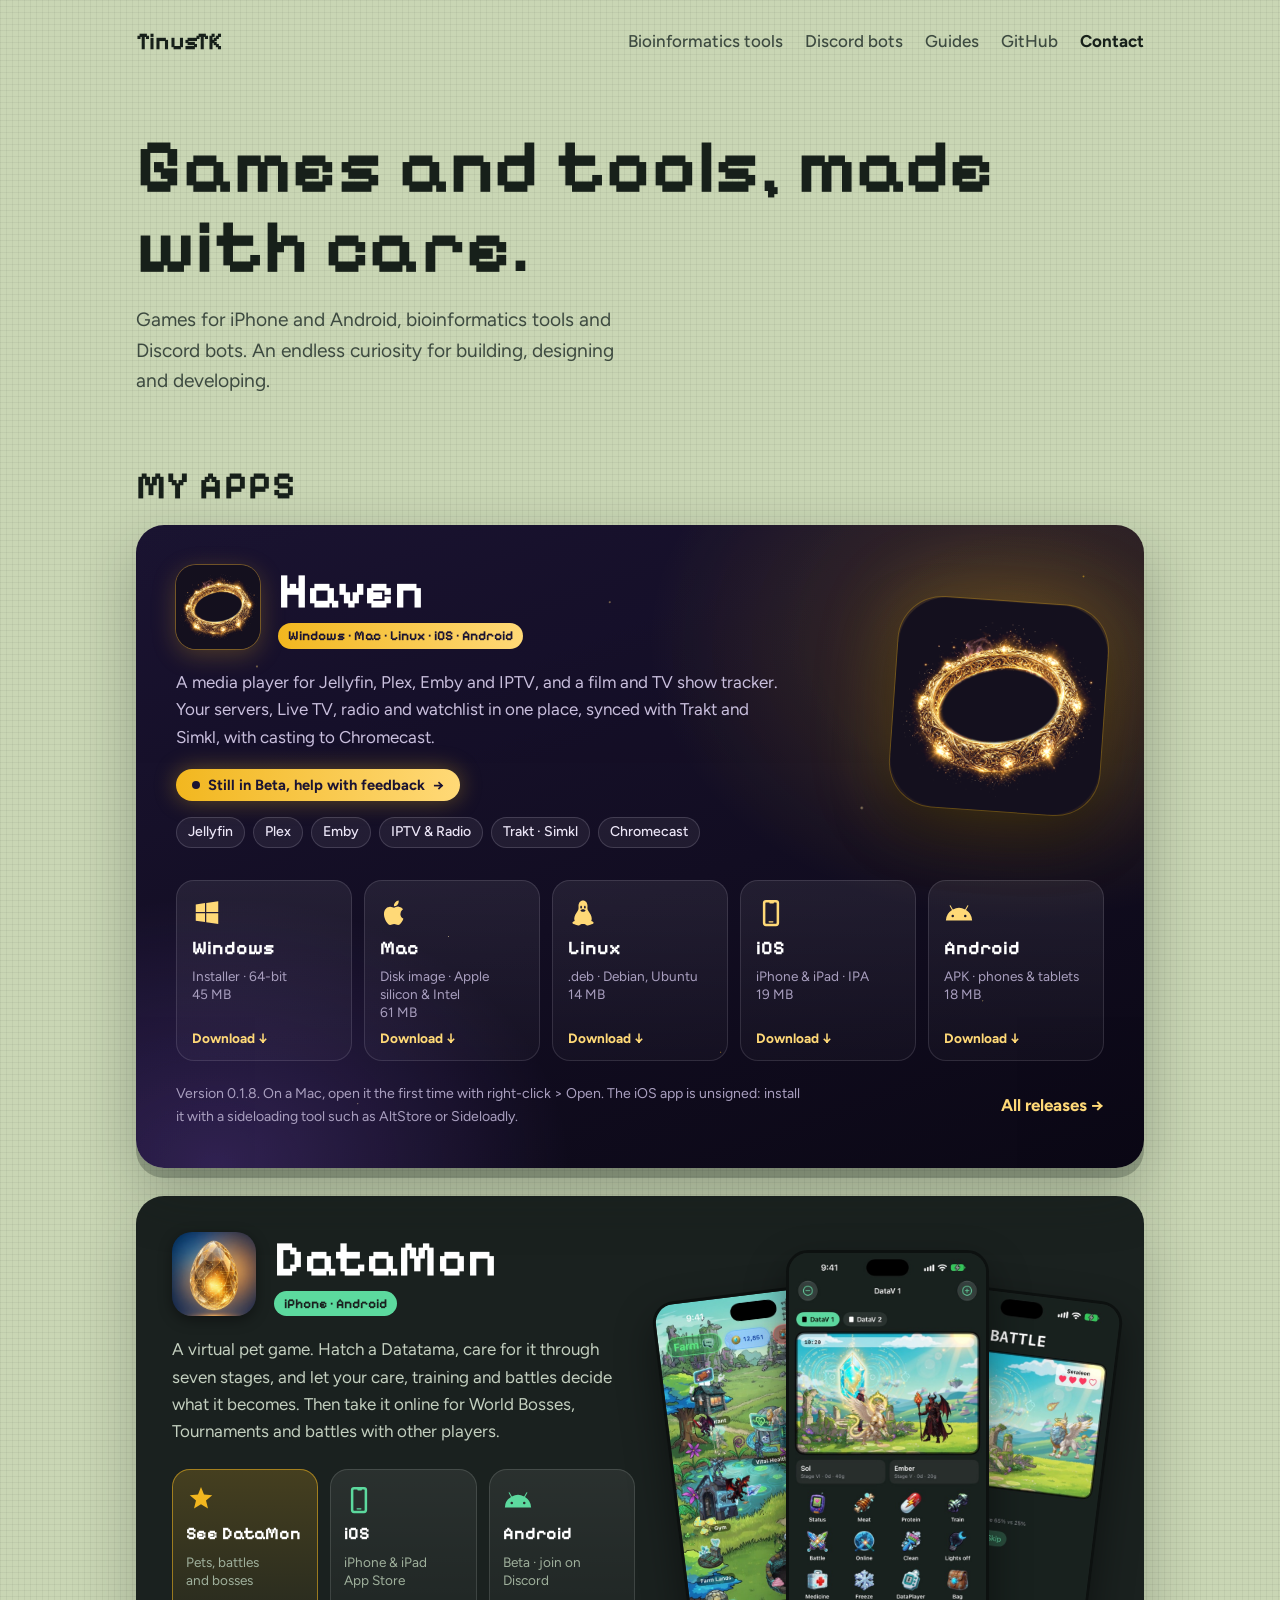
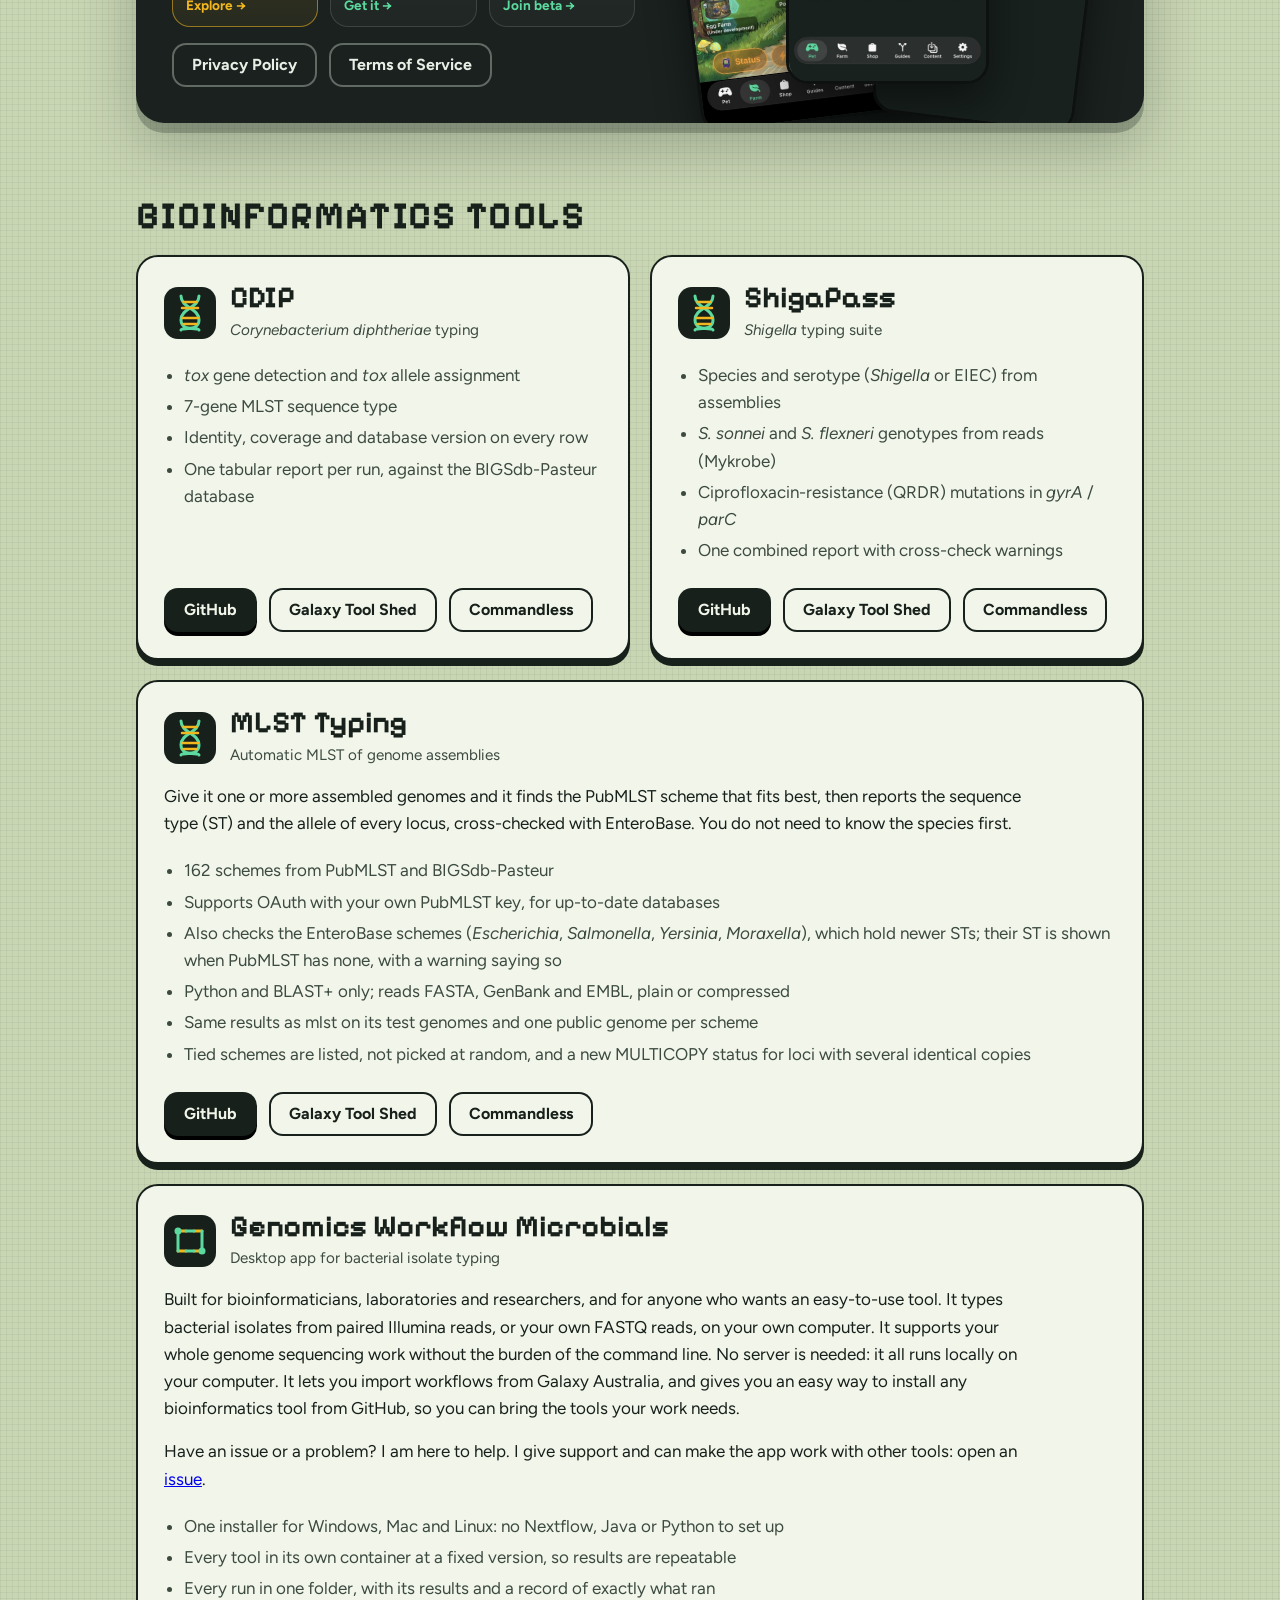
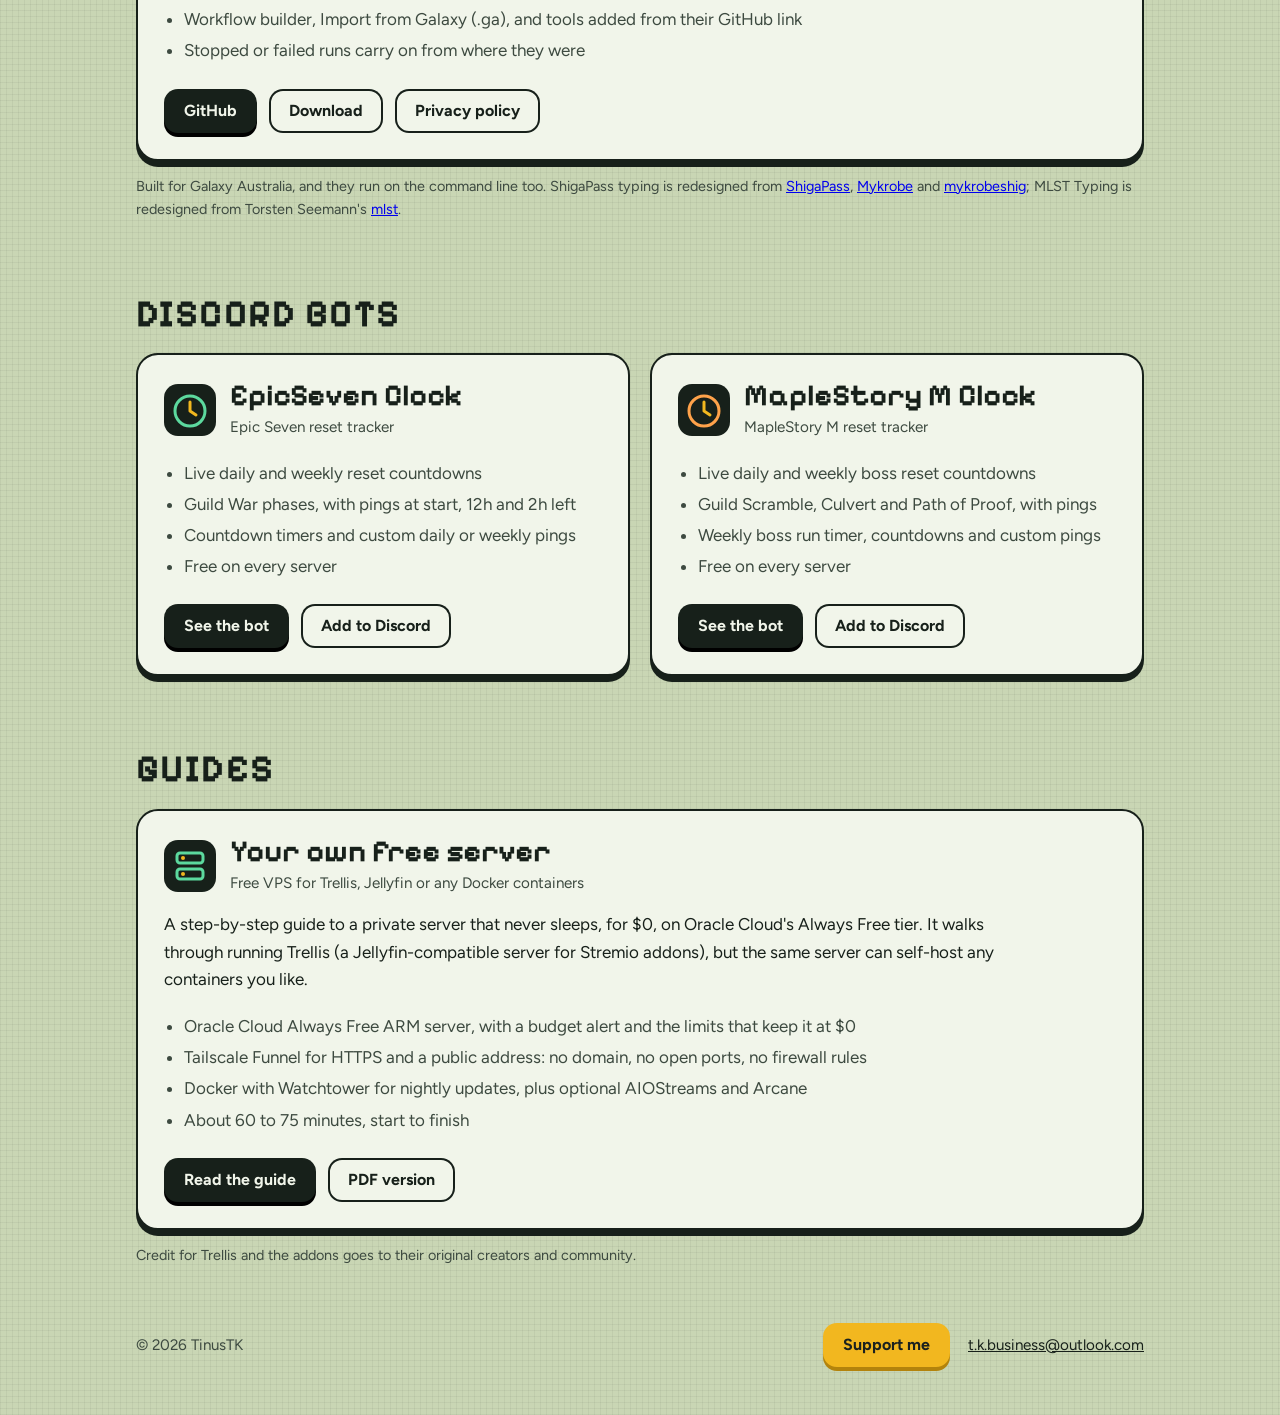
==== commit 4c71aae9: "DataMon: See DataMon, iOS and Android as tiles like Haven's; Privacy Policy and Terms stay buttons" ====
--- a/index.html
+++ b/index.html
@@ -149,6 +149,26 @@
   .haven-foot a.more:hover { text-decoration: underline; text-underline-offset: 4px; }
   @media (prefers-reduced-motion: reduce) { .dl { transition: none; } .dl:hover { transform: none; } }
 
+  /* DataMon tiles: same cards as Haven, in DataMon's mint */
+  .dm-tiles { display: grid; grid-template-columns: repeat(3, minmax(0, 1fr)); gap: 12px; margin-bottom: 16px; }
+  .dl.dm { color: #e8efe6; background: linear-gradient(180deg, rgba(255,255,255,.07), rgba(255,255,255,.025));
+    box-shadow: inset 0 0 0 1px rgba(232,239,230,.14); }
+  .dl.dm { padding: 16px 14px 14px; }
+  .dl.dm b { font-size: 1.1rem; white-space: nowrap; }
+  .dl.dm svg { fill: var(--mint); }
+  .dl.dm span { color: #9fb09c; }
+  .dl.dm em { color: var(--mint); }
+  .dl.dm em::after { content: " →"; }
+  .dl.dm:hover, .dl.dm:focus-visible {
+    background: linear-gradient(180deg, rgba(92,217,158,.16), rgba(92,217,158,.04));
+    box-shadow: inset 0 0 0 1px rgba(92,217,158,.6), 0 10px 30px rgba(92,217,158,.16); }
+  .dl.dm.see { background: linear-gradient(180deg, rgba(242,183,31,.2), rgba(242,183,31,.06));
+    box-shadow: inset 0 0 0 1px rgba(242,183,31,.55); }
+  .dl.dm.see svg { fill: var(--gold); }
+  .dl.dm.see em { color: var(--gold); }
+  .dl.dm.see:hover, .dl.dm.see:focus-visible { background: linear-gradient(180deg, rgba(242,183,31,.3), rgba(242,183,31,.1));
+    box-shadow: inset 0 0 0 1px var(--gold), 0 10px 30px rgba(242,183,31,.22); }
+
   .tools { display: grid; grid-template-columns: 1fr 1fr; gap: 20px; }
   .tool {
     background: #f1f5ea; border: 2px solid var(--ink); border-radius: 22px; padding: 26px;
@@ -189,6 +209,8 @@
     .halo { display: none; }
     .platforms { grid-template-columns: repeat(2, 1fr); }
     .platforms .dl:last-child { grid-column: 1 / -1; }
+    .dm-tiles { grid-template-columns: repeat(2, minmax(0, 1fr)); }
+    .dm-tiles .see { grid-column: 1 / -1; }
   }
   @media (max-width: 420px) {
     .shots { height: 290px; }
@@ -222,7 +244,7 @@
     <div class="haven-top">
       <div>
         <div class="haven-head">
-          <img src="Haven/icon.png" alt="Haven app icon" width="84" height="84">
+          <img src="HavenApp/icon.png" alt="Haven app icon" width="84" height="84">
           <div>
             <h2 id="haven-title">Haven</h2>
             <span class="tag">Windows · Mac · Linux · iOS · Android</span>
@@ -236,7 +258,7 @@
           <span class="chip">IPTV &amp; Radio</span><span class="chip">Trakt · Simkl</span><span class="chip">Chromecast</span>
         </div>
       </div>
-      <img class="halo" src="Haven/icon.png" alt="" aria-hidden="true" width="210" height="210">
+      <img class="halo" src="HavenApp/icon.png" alt="" aria-hidden="true" width="210" height="210">
     </div>
 
     <div class="platforms">
@@ -280,10 +302,21 @@
       </div>
       <p>A virtual pet game. Hatch a Datatama, care for it through seven stages, and let your care, training and battles
         decide what it becomes. Then take it online for World Bosses, Tournaments and battles with other players.</p>
-      <div class="buttons">
-        <a class="button" href="DataMon/">See DataMon</a>
-        <a class="button ghost" href="https://apps.apple.com/au/app/datamon/id6826284462">App Store</a>
-        <a class="button ghost" href="https://discord.gg/P6Rh44SGJG">Android beta</a>
+      <div class="dm-tiles">
+        <a class="dl dm see" href="DataMon/">
+          <svg viewBox="0 0 24 24" aria-hidden="true"><path d="M12 1.5l2.4 6.1 6.6.5-5 4.3 1.6 6.4L12 15.3l-5.6 3.5L8 12.4l-5-4.3 6.6-.5z"/></svg>
+          <b>See DataMon</b><span>Pets, battles<br>and bosses</span><em>Explore</em>
+        </a>
+        <a class="dl dm" href="https://apps.apple.com/au/app/datamon/id6826284462">
+          <svg viewBox="0 0 24 24" aria-hidden="true"><path d="M8 1.5h8A2.5 2.5 0 0 1 18.5 4v16a2.5 2.5 0 0 1-2.5 2.5H8A2.5 2.5 0 0 1 5.5 20V4A2.5 2.5 0 0 1 8 1.5zm0 2a.5.5 0 0 0-.5.5v16c0 .3.2.5.5.5h8c.3 0 .5-.2.5-.5V4a.5.5 0 0 0-.5-.5h-1.6l-.4.8h-3l-.4-.8zm2.5 15h3a.5.5 0 0 1 0 1h-3a.5.5 0 0 1 0-1z"/></svg>
+          <b>iOS</b><span>iPhone &amp; iPad<br>App Store</span><em>Get it</em>
+        </a>
+        <a class="dl dm" href="https://discord.gg/P6Rh44SGJG">
+          <svg viewBox="0 0 24 24" aria-hidden="true"><path d="M17.6 9.5 19.4 6.4a.4.4 0 0 0-.7-.4l-1.8 3.1a11 11 0 0 0-9.8 0L5.3 6a.4.4 0 0 0-.7.4l1.8 3.1A10.2 10.2 0 0 0 1.5 18h21a10.2 10.2 0 0 0-4.9-8.5zM7 15.3a1 1 0 1 1 0-2 1 1 0 0 1 0 2zm10 0a1 1 0 1 1 0-2 1 1 0 0 1 0 2z"/></svg>
+          <b>Android</b><span>Beta · join on<br>Discord</span><em>Join beta</em>
+        </a>
+      </div>
+      <div class="buttons dm-legal">
         <a class="button ghost" href="DataMon/privacy-policy.html">Privacy Policy</a>
         <a class="button ghost" href="DataMon/terms-of-service.html">Terms of Service</a>
       </div>
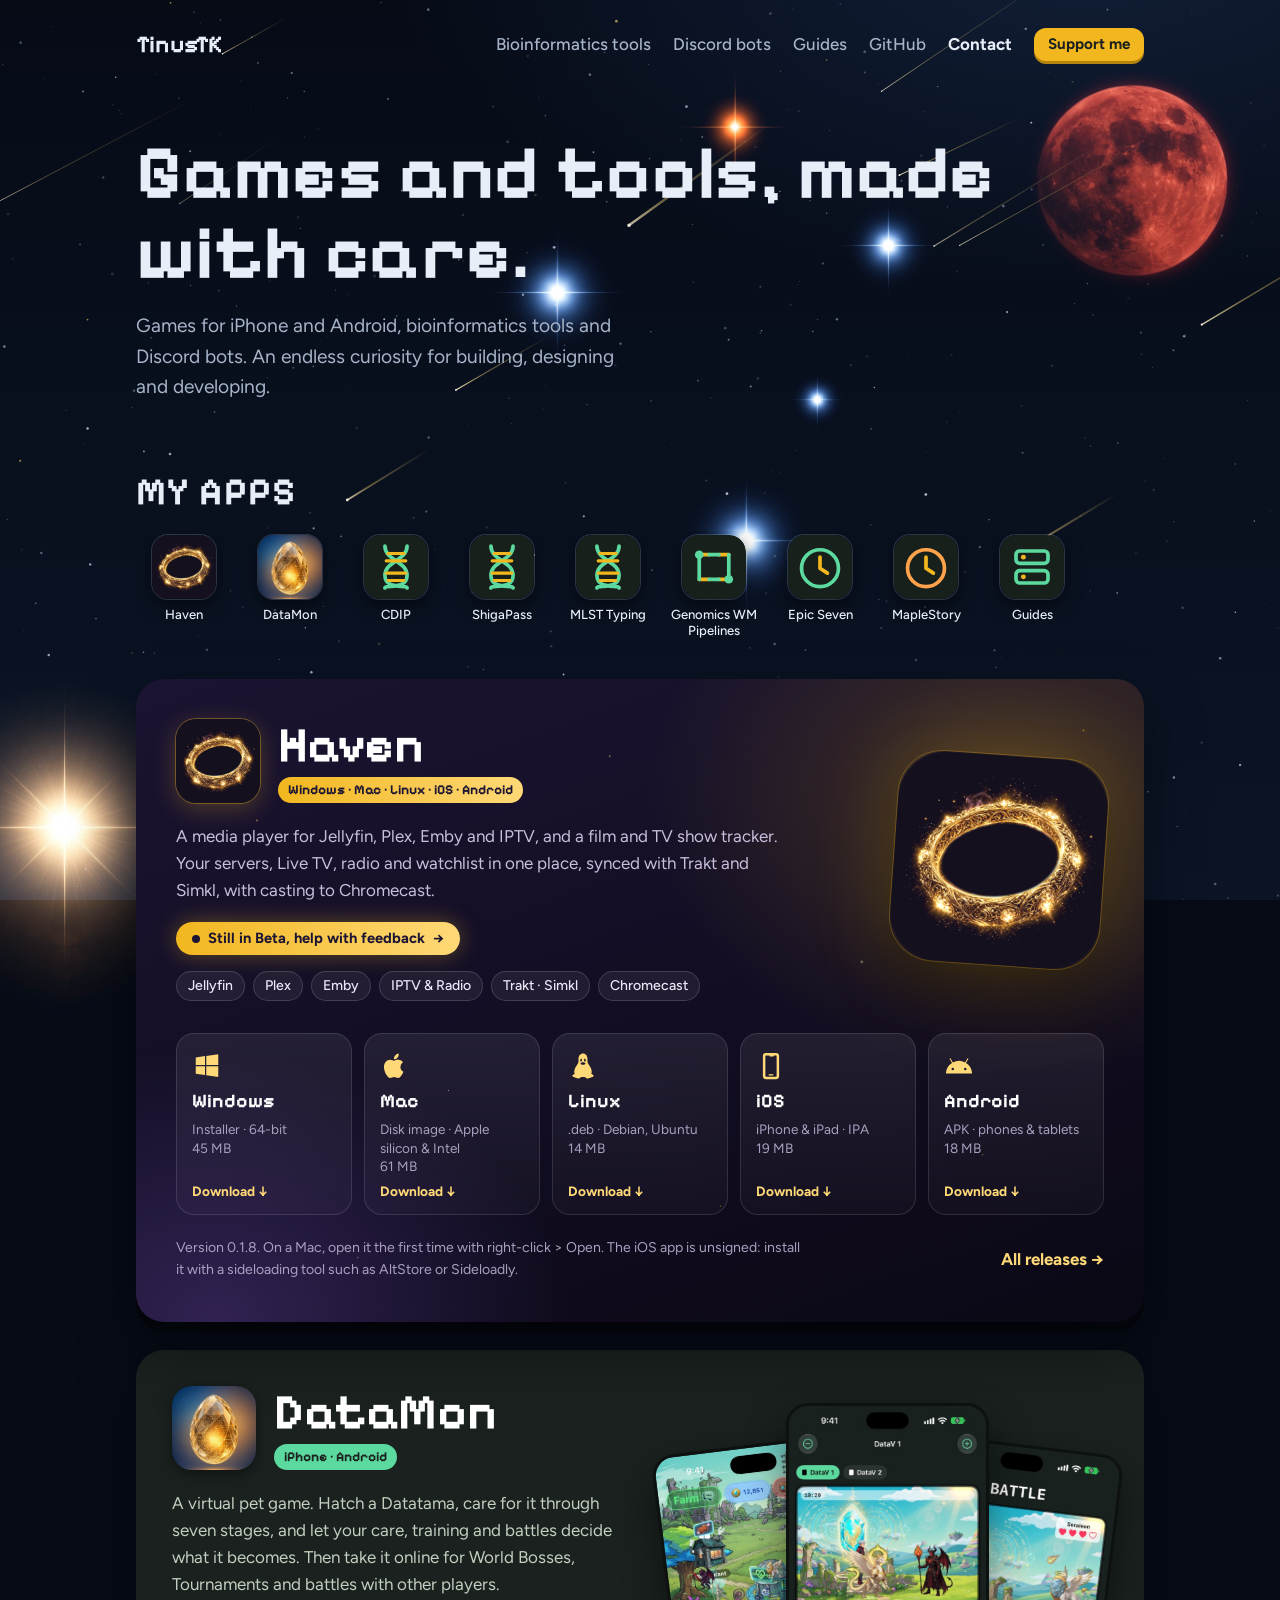
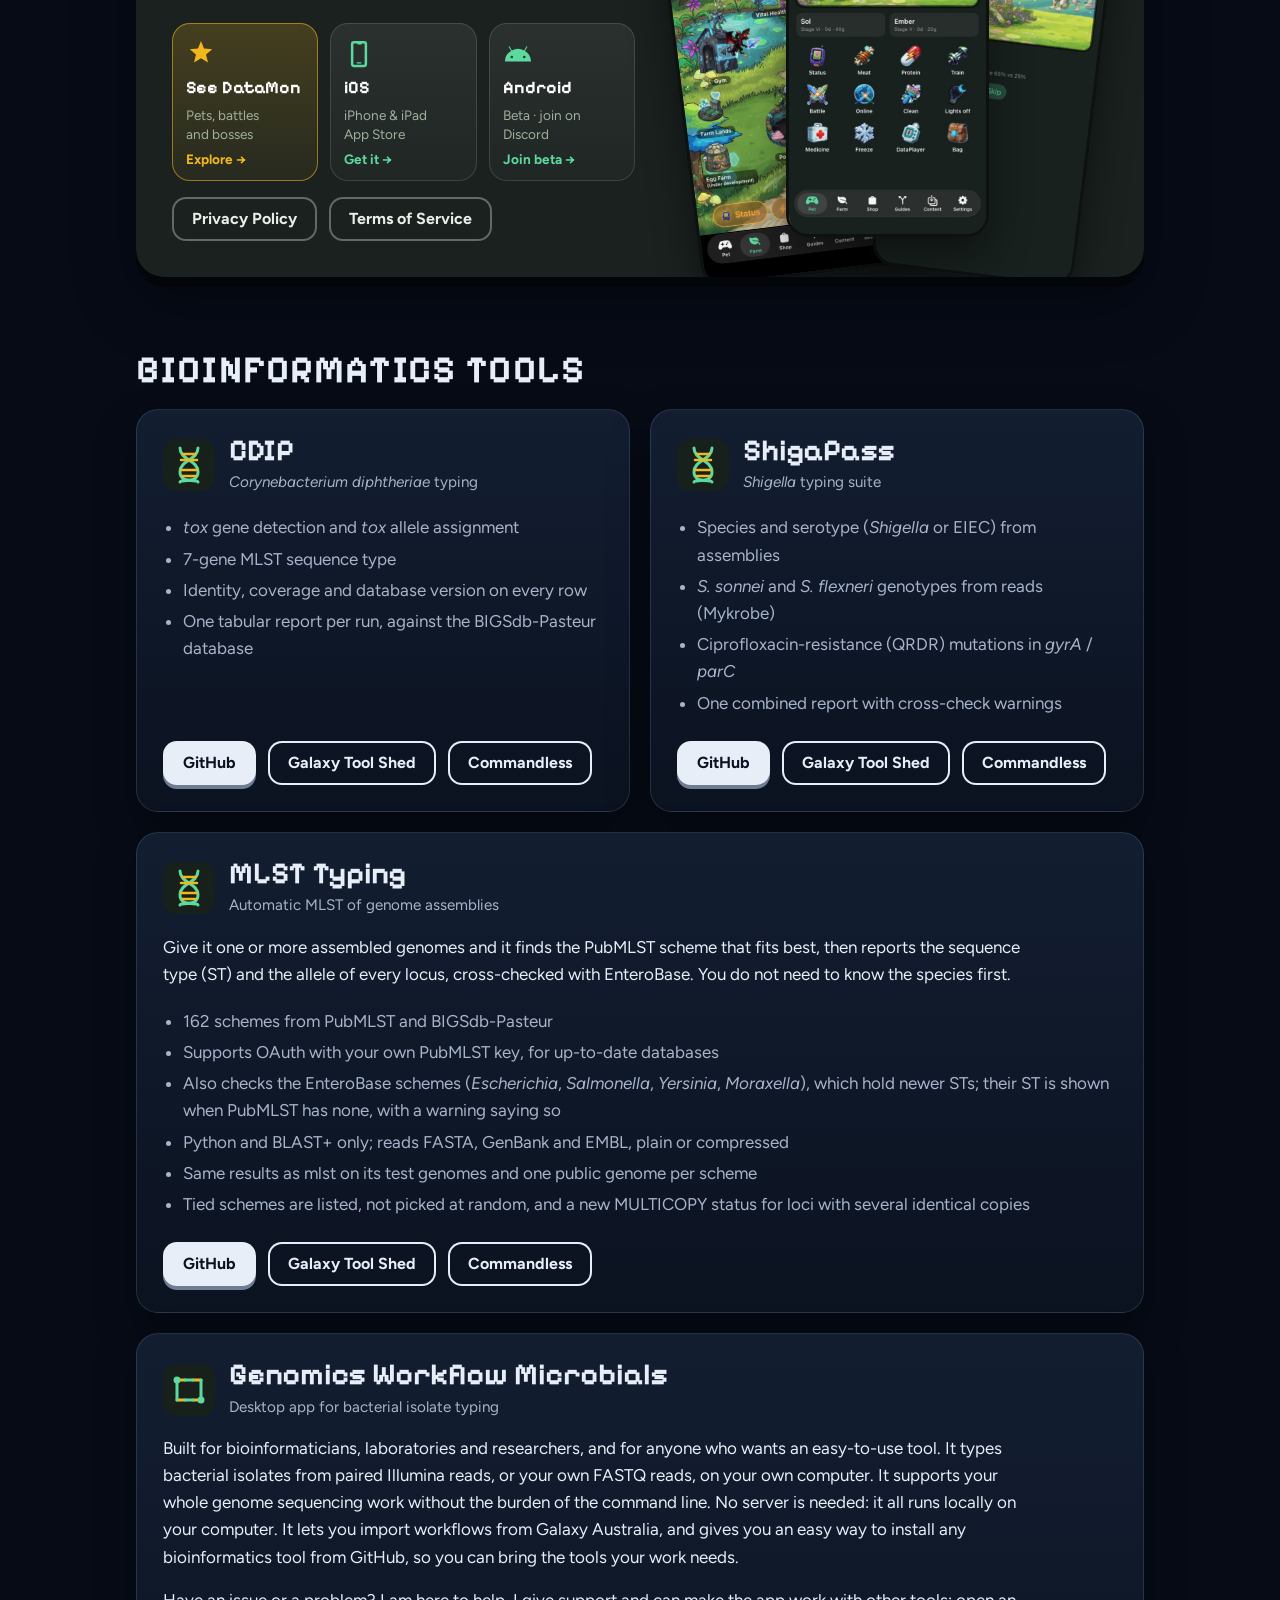
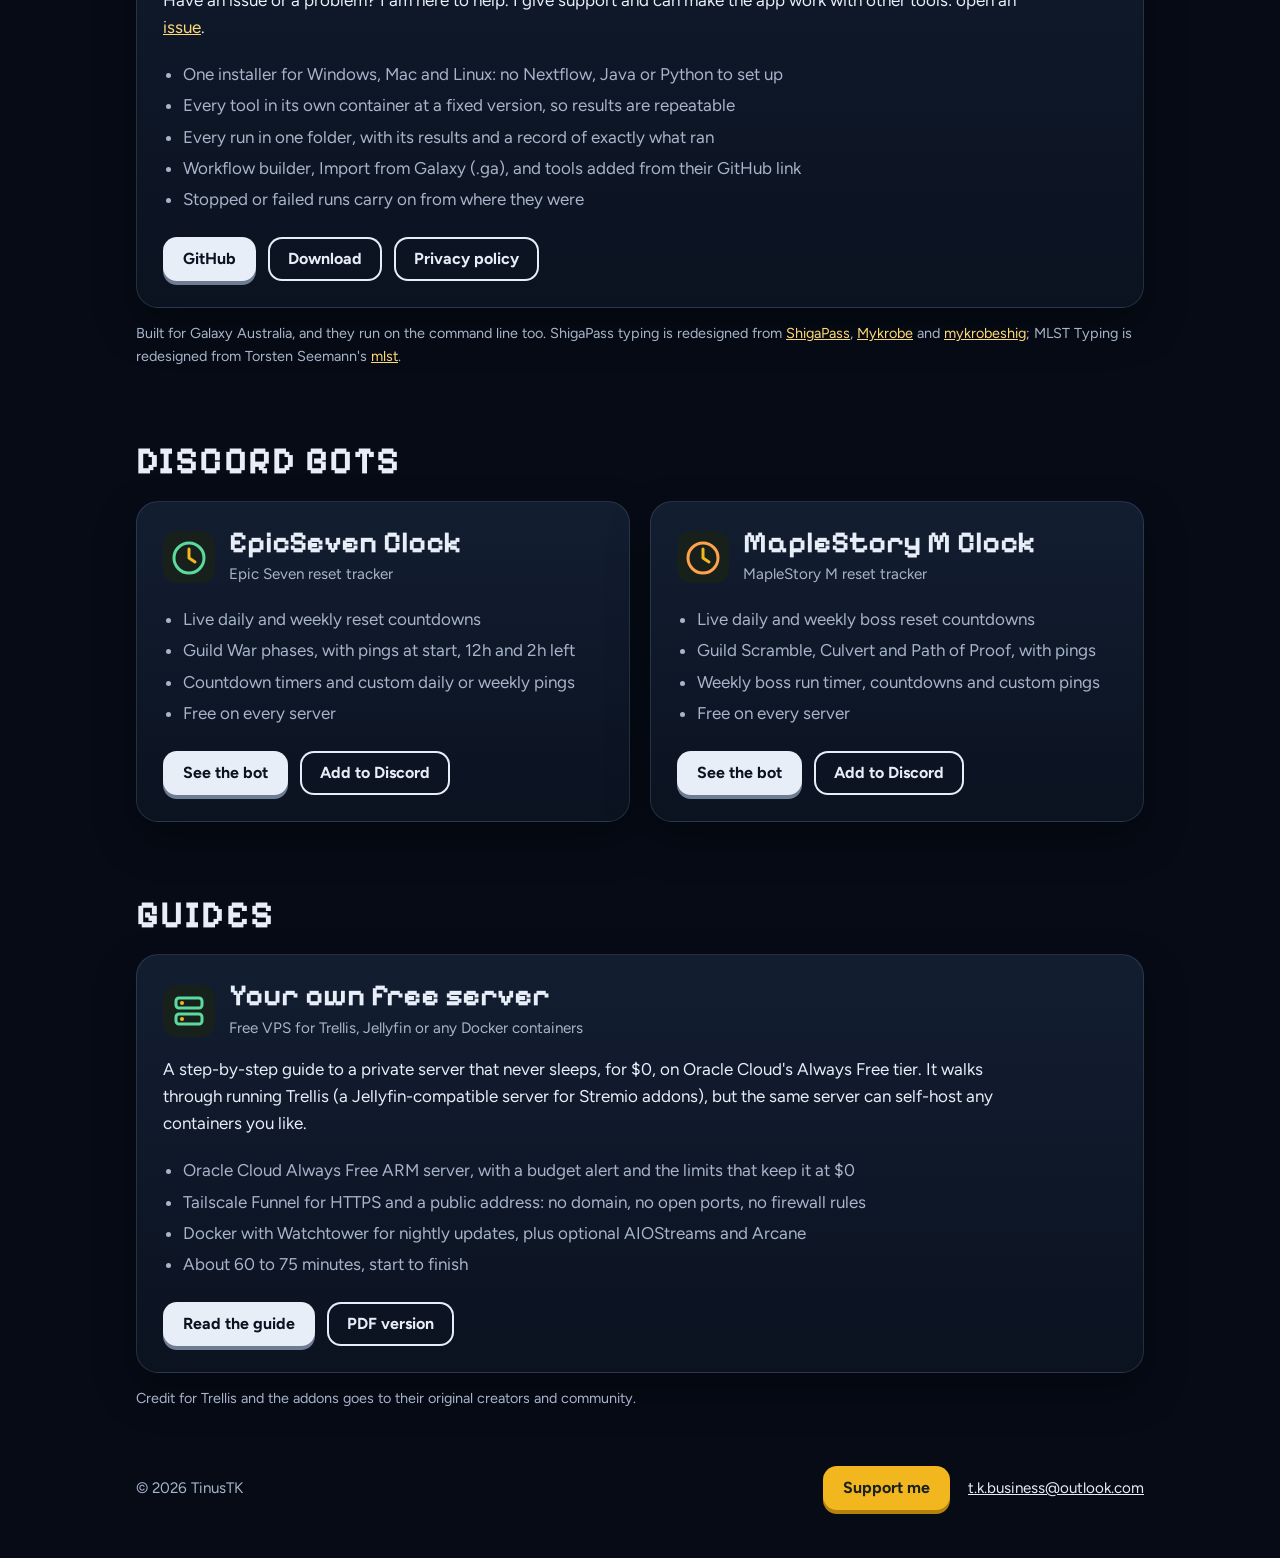
==== commit c6fec60f: "Night sky theme: meteor shower, Grok HD blood moon, sun star and Southern Cross; app icon row; Suppo" ====
--- a/index.html
+++ b/index.html
@@ -4,6 +4,7 @@
 <meta charset="utf-8">
 <meta name="viewport" content="width=device-width, initial-scale=1">
 <title>TinusTK</title>
+<meta name="theme-color" content="#060b16">
 <meta name="description" content="Games for iPhone and Android, bioinformatics tools and Discord bots. An endless curiosity for building, designing and developing.">
 <link rel="icon" href="DataMon/site/icon.png">
 <link rel="preconnect" href="https://fonts.googleapis.com">
@@ -11,10 +12,12 @@
 <link href="https://fonts.googleapis.com/css2?family=Figtree:wght@400;500;700&family=Pixelify+Sans:wght@500;700&display=swap" rel="stylesheet">
 <style>
   :root {
-    --lcd: #c9d6b4;
-    --lcd-deep: #b7c6a0;
-    --ink: #17201a;
-    --ink-soft: #3d4a40;
+    --sky: #060b16;
+    --sky-2: #0b1526;
+    --ink: #e8eef8;
+    --ink-soft: #a7b4c9;
+    --card: #0f1828;
+    --line: rgba(167,190,225,.16);
     --screen: #1a211f;
     --mint: #5cd99e;
     --gold: #f2b71f;
@@ -22,26 +25,67 @@
     --text: "Figtree", system-ui, sans-serif;
   }
   * { box-sizing: border-box; }
+  #sky { position: fixed; inset: 0; width: 100%; height: 100%; z-index: -1; pointer-events: none; display: block; }
   html { -webkit-text-size-adjust: 100%; }
   body {
-    margin: 0; color: var(--ink); background: var(--lcd);
-    background-image: linear-gradient(rgba(23,32,26,.05) 1px, transparent 1px),
-                      linear-gradient(90deg, rgba(23,32,26,.05) 1px, transparent 1px);
-    background-size: 6px 6px;
+    margin: 0; color: var(--ink); background-color: var(--sky);
+    background-image:
+      radial-gradient(80% 60% at 85% -10%, rgba(64,110,190,.22), transparent 70%),
+      radial-gradient(70% 50% at 0% 110%, rgba(40,90,150,.18), transparent 70%),
+      linear-gradient(180deg, var(--sky) 0%, var(--sky-2) 100%);
+    background-attachment: fixed;
     font: 400 1.0625rem/1.6 var(--text);
     -webkit-font-smoothing: antialiased;
   }
   .wrap { max-width: 1040px; margin: 0 auto; padding: 0 16px; }
   header { padding: 28px 0 0; }
   header .wrap { display: flex; align-items: center; justify-content: space-between; gap: 16px; }
-  .brand { font: 700 1.5rem/1 var(--pixel); letter-spacing: .01em; color: var(--ink); text-decoration: none; }
+  .brand { font: 700 1.5rem/1 var(--pixel); letter-spacing: .01em; color: var(--ink); text-decoration: none;
+  }
+  /* Blood moon and sun star: Grok HD photos on black, screen-blended into the sky */
+  .sky-body { position: fixed; z-index: -1; pointer-events: none; mix-blend-mode: screen; user-select: none; }
+  .moon { width: clamp(150px, 19vw, 260px); top: 7vh; right: max(2vw, calc(50vw - 640px)); }
+  .sun { width: clamp(260px, 34vw, 480px); left: clamp(-170px, -12vw, -90px); bottom: clamp(-170px, -12vw, -90px);
+    animation: sunpulse 7s ease-in-out infinite; }
+  @keyframes sunpulse { 0%, 100% { opacity: 1; transform: scale(1); } 50% { opacity: .85; transform: scale(.96); } }
+  @media (max-width: 820px) { .moon { width: 120px; top: 2vh; right: 2vw; } }
+  @media (prefers-reduced-motion: reduce) { .sun { animation: none; } }
+  /* Southern Cross, big in the sky behind the page */
+  .crux { position: fixed; z-index: -1; pointer-events: none; overflow: visible;
+    left: max(38vw, calc(50vw - 160px)); top: 9vh; height: min(58vh, 520px); width: auto; aspect-ratio: 40 / 44; }
+  .crux { mix-blend-mode: screen; }
+  .crux img { position: absolute; left: var(--x); top: var(--y); width: calc(var(--s) * 30%); mix-blend-mode: screen;
+    transform: translate(-50%, -50%); animation: twinkle 4.5s ease-in-out infinite; }
+  @keyframes twinkle { 0%, 100% { opacity: 1; transform: translate(-50%, -50%) scale(1); }
+    50% { opacity: .78; transform: translate(-50%, -50%) scale(.9); } }
+  @media (max-width: 820px) { .crux { left: auto; right: 6vw; top: 30vh; height: 46vh; } }
+  @media (prefers-reduced-motion: reduce) { .crux img { animation: none; } }
   html { scroll-behavior: smooth; }
   @media (prefers-reduced-motion: reduce) { html { scroll-behavior: auto; } }
   .top-links { display: flex; flex-wrap: wrap; justify-content: flex-end; gap: 6px 22px; }
   .top-links a { font-weight: 500; color: var(--ink-soft); text-decoration: none; }
   .top-links a:hover { color: var(--ink); text-decoration: underline; text-underline-offset: 4px; }
   .top-links a.mail { color: var(--ink); font-weight: 700; }
-  .label { scroll-margin-top: 20px; }
+  .top-links { align-items: center; }
+  .top-links a.support { font: 700 .95rem/1 var(--text); color: var(--screen); background: var(--gold);
+    padding: 9px 14px; border-radius: 12px; box-shadow: 0 3px 0 #b3830c; text-decoration: none;
+    transition: transform .08s ease, box-shadow .08s ease, background .15s ease; }
+  .top-links a.support:hover { background: #ffc93a; color: var(--screen); text-decoration: none; }
+  .top-links a.support:active { transform: translateY(2px); box-shadow: 0 1px 0 #b3830c; }
+  .label, [id] { scroll-margin-top: 20px; }
+
+  /* Row of app icons under My apps */
+  .app-row { display: flex; gap: 14px; overflow-x: auto; margin: 0 0 28px; padding: 4px 2px 12px;
+    scroll-snap-type: x proximity; -webkit-overflow-scrolling: touch; }
+  .app-row a { flex: none; width: 92px; display: flex; flex-direction: column; align-items: center; gap: 8px;
+    scroll-snap-align: start; text-decoration: none; color: var(--ink); text-align: center;
+    font: 500 .82rem/1.2 var(--text); }
+  .app-row img, .app-row svg { width: 64px; height: 64px; border-radius: 16px; display: block;
+    box-shadow: 0 0 0 1px rgba(167,190,225,.22), 0 6px 18px rgba(0,0,0,.5); transition: transform .15s ease, box-shadow .15s ease; }
+  .app-row a:hover img, .app-row a:hover svg, .app-row a:focus-visible img, .app-row a:focus-visible svg {
+    transform: translateY(-3px); box-shadow: 0 0 0 1px rgba(255,217,119,.6), 0 0 22px rgba(255,217,119,.25); }
+  .app-row a:hover span { text-decoration: underline; text-underline-offset: 3px; }
+  @media (prefers-reduced-motion: reduce) { .app-row img, .app-row svg { transition: none; } }
 
   .intro { padding: 72px 0 40px; }
   h1, h2 { font-family: var(--pixel); font-weight: 700; line-height: 1.05; margin: 0; }
@@ -53,7 +97,7 @@
   .app {
     display: grid; grid-template-columns: 1.05fr 1fr; gap: 32px; align-items: center;
     background: var(--screen); color: #e8efe6; border-radius: 28px; padding: 36px;
-    box-shadow: 0 10px 0 rgba(23,32,26,.25), 0 24px 60px rgba(23,32,26,.25);
+    box-shadow: 0 10px 0 rgba(0,0,0,.35), 0 24px 60px rgba(0,0,0,.35);
     text-decoration: none; overflow: hidden;
   }
   .app-head { display: flex; align-items: center; gap: 18px; }
@@ -92,7 +136,7 @@
       radial-gradient(60% 70% at 88% 18%, rgba(242,183,31,.22), transparent 62%),
       radial-gradient(50% 60% at 8% 100%, rgba(134,92,214,.28), transparent 70%),
       linear-gradient(160deg, #1b1432 0%, #120d22 55%, #0b0815 100%);
-    box-shadow: 0 10px 0 rgba(23,32,26,.25), 0 24px 60px rgba(23,32,26,.3);
+    box-shadow: 0 10px 0 rgba(0,0,0,.35), 0 24px 60px rgba(0,0,0,.4);
   }
   .haven::before { /* gold dust */
     content: ""; position: absolute; inset: 0; z-index: -1; opacity: .55; pointer-events: none;
@@ -171,8 +215,8 @@
 
   .tools { display: grid; grid-template-columns: 1fr 1fr; gap: 20px; }
   .tool {
-    background: #f1f5ea; border: 2px solid var(--ink); border-radius: 22px; padding: 26px;
-    box-shadow: 0 6px 0 var(--ink); display: flex; flex-direction: column;
+    background: linear-gradient(180deg, rgba(20,32,52,.92), rgba(12,20,34,.92)); border: 1px solid var(--line);
+    border-radius: 22px; padding: 26px; box-shadow: 0 18px 40px rgba(0,0,0,.35); display: flex; flex-direction: column;
   }
   .tool-head { display: flex; align-items: center; gap: 14px; }
   .tool-head svg { flex: none; width: 52px; height: 52px; }
@@ -184,12 +228,13 @@
   .tool ul { margin: 16px 0 20px; padding-left: 20px; color: var(--ink-soft); }
   .tool li { margin: 4px 0; }
   .tool .buttons { margin-top: auto; }
-  .button.dark { background: var(--ink); color: #f1f5ea; box-shadow: 0 4px 0 #000; }
-  .button.dark:hover { background: #26332a; }
-  .button.dark:active { box-shadow: 0 1px 0 #000; }
+  .button.dark { background: var(--ink); color: #0b1220; box-shadow: 0 4px 0 #6f7d93; }
+  .button.dark:hover { background: #fff; }
+  .button.dark:active { box-shadow: 0 1px 0 #6f7d93; }
   .button.line { background: transparent; color: var(--ink); box-shadow: inset 0 0 0 2px var(--ink); }
-  .button.line:hover { background: rgba(23,32,26,.06); }
+  .button.line:hover { background: rgba(232,238,248,.08); }
   .button.line:active { transform: translateY(1px); }
+  .tool a:not(.button), .note a { color: #ffd977; }
   .note { font-size: .9rem; color: var(--ink-soft); margin: 14px 0 0; }
 
   footer { padding: 56px 0 48px; color: var(--ink-soft); font-size: .95rem; }
@@ -229,6 +274,7 @@
       <a href="#guides">Guides</a>
       <a href="https://github.com/TinusTK">GitHub</a>
       <a class="mail" href="mailto:t.k.business@outlook.com">Contact</a>
+      <a class="support" href="https://www.paypal.com/donate/?business=EA6EGZKB6PNNG&amp;no_recurring=0&amp;item_name=I+appreciate+the+help,+really!+Thank+you+so+much!&amp;currency_code=USD" target="_blank" rel="noopener">Support me</a>
     </nav>
   </div>
 </header>
@@ -240,6 +286,17 @@
   </section>
 
   <h2 class="label">My apps</h2>
+  <nav class="app-row" aria-label="All my apps">
+    <a href="#haven"><img src="HavenApp/icon.png" alt="" width="64" height="64"><span>Haven</span></a>
+    <a href="#datamon"><img src="DataMon/site/icon.png" alt="" width="64" height="64"><span>DataMon</span></a>
+    <a href="#cdip"><svg viewBox="0 0 52 52" aria-hidden="true"><rect width="52" height="52" rx="14" fill="#17201a"/><path d="M17 9c0 12 18 12 18 24s-18 7-18 10M35 9c0 12-18 12-18 24s18 7 18 10" fill="none" stroke="#5cd99e" stroke-width="3" stroke-linecap="round"/><path d="M19.5 15h13M18 21h16M18 31h16M19.5 37h13" stroke="#f2b71f" stroke-width="2.5" stroke-linecap="round"/></svg><span>CDIP</span></a>
+    <a href="#shigapass"><svg viewBox="0 0 52 52" aria-hidden="true"><rect width="52" height="52" rx="14" fill="#17201a"/><path d="M17 9c0 12 18 12 18 24s-18 7-18 10M35 9c0 12-18 12-18 24s18 7 18 10" fill="none" stroke="#5cd99e" stroke-width="3" stroke-linecap="round"/><path d="M19.5 15h13M18 21h16M18 31h16M19.5 37h13" stroke="#f2b71f" stroke-width="2.5" stroke-linecap="round"/></svg><span>ShigaPass</span></a>
+    <a href="#mlst-typing"><svg viewBox="0 0 52 52" aria-hidden="true"><rect width="52" height="52" rx="14" fill="#17201a"/><path d="M17 9c0 12 18 12 18 24s-18 7-18 10M35 9c0 12-18 12-18 24s18 7 18 10" fill="none" stroke="#5cd99e" stroke-width="3" stroke-linecap="round"/><path d="M19.5 15h13M18 21h16M18 31h16M19.5 37h13" stroke="#f2b71f" stroke-width="2.5" stroke-linecap="round"/></svg><span>MLST Typing</span></a>
+    <a href="#gwm"><svg viewBox="0 0 52 52" aria-hidden="true"><rect width="52" height="52" rx="14" fill="#17201a"/><path d="M14 16h8M30 16h8M14 36h8M30 36h8" stroke="#f2b71f" stroke-width="3" stroke-linecap="round"/><path d="M22 16h8M38 16v20M22 36h8M14 16v20" fill="none" stroke="#5cd99e" stroke-width="3" stroke-linecap="round"/><circle cx="14" cy="16" r="3.5" fill="#5cd99e"/><circle cx="38" cy="36" r="3.5" fill="#5cd99e"/></svg><span>Genomics WM Pipelines</span></a>
+    <a href="#epicseven"><svg viewBox="0 0 52 52" aria-hidden="true"><rect width="52" height="52" rx="14" fill="#17201a"/><circle cx="26" cy="27" r="15" fill="none" stroke="#5cd99e" stroke-width="3"/><path d="M26 18v9l6 4" fill="none" stroke="#f2b71f" stroke-width="3" stroke-linecap="round" stroke-linejoin="round"/></svg><span>Epic Seven</span></a>
+    <a href="#maplestory"><svg viewBox="0 0 52 52" aria-hidden="true"><rect width="52" height="52" rx="14" fill="#17201a"/><circle cx="26" cy="27" r="15" fill="none" stroke="#ffa24a" stroke-width="3"/><path d="M26 18v9l6 4" fill="none" stroke="#f2b71f" stroke-width="3" stroke-linecap="round" stroke-linejoin="round"/></svg><span>MapleStory</span></a>
+    <a href="#free-server-guide"><svg viewBox="0 0 52 52" aria-hidden="true"><rect width="52" height="52" rx="14" fill="#17201a"/><rect x="13" y="13" width="26" height="10" rx="3" fill="none" stroke="#5cd99e" stroke-width="3"/><rect x="13" y="29" width="26" height="10" rx="3" fill="none" stroke="#5cd99e" stroke-width="3"/><circle cx="19" cy="18" r="2" fill="#f2b71f"/><circle cx="19" cy="34" r="2" fill="#f2b71f"/></svg><span>Guides</span></a>
+  </nav>
   <section class="haven" id="haven" aria-labelledby="haven-title">
     <div class="haven-top">
       <div>
@@ -291,7 +348,7 @@
     </div>
   </section>
 
-  <section class="app">
+  <section class="app" id="datamon">
     <div>
       <div class="app-head">
         <img src="DataMon/site/icon.png" alt="DataMon app icon" width="84" height="84">
@@ -331,7 +388,7 @@
 
   <h2 class="label" id="bioinformatics" style="margin-top:72px">Bioinformatics tools</h2>
   <section class="tools">
-    <article class="tool">
+    <article class="tool" id="cdip">
       <div class="tool-head">
         <svg viewBox="0 0 52 52" aria-hidden="true"><rect width="52" height="52" rx="14" fill="#17201a"/><path d="M17 9c0 12 18 12 18 24s-18 7-18 10M35 9c0 12-18 12-18 24s18 7 18 10" fill="none" stroke="#5cd99e" stroke-width="3" stroke-linecap="round"/><path d="M19.5 15h13M18 21h16M18 31h16M19.5 37h13" stroke="#f2b71f" stroke-width="2.5" stroke-linecap="round"/></svg>
         <div>
@@ -351,7 +408,7 @@
         <a class="button line" href="https://github.com/TinusTK/GenomicsWorkflowMicrobials">Commandless</a>
       </div>
     </article>
-    <article class="tool">
+    <article class="tool" id="shigapass">
       <div class="tool-head">
         <svg viewBox="0 0 52 52" aria-hidden="true"><rect width="52" height="52" rx="14" fill="#17201a"/><path d="M17 9c0 12 18 12 18 24s-18 7-18 10M35 9c0 12-18 12-18 24s18 7 18 10" fill="none" stroke="#5cd99e" stroke-width="3" stroke-linecap="round"/><path d="M19.5 15h13M18 21h16M18 31h16M19.5 37h13" stroke="#f2b71f" stroke-width="2.5" stroke-linecap="round"/></svg>
         <div>
@@ -371,7 +428,7 @@
         <a class="button line" href="https://github.com/TinusTK/GenomicsWorkflowMicrobials">Commandless</a>
       </div>
     </article>
-    <article class="tool wide">
+    <article class="tool wide" id="mlst-typing">
       <div class="tool-head">
         <svg viewBox="0 0 52 52" aria-hidden="true"><rect width="52" height="52" rx="14" fill="#17201a"/><path d="M17 9c0 12 18 12 18 24s-18 7-18 10M35 9c0 12-18 12-18 24s18 7 18 10" fill="none" stroke="#5cd99e" stroke-width="3" stroke-linecap="round"/><path d="M19.5 15h13M18 21h16M18 31h16M19.5 37h13" stroke="#f2b71f" stroke-width="2.5" stroke-linecap="round"/></svg>
         <div>
@@ -395,7 +452,7 @@
         <a class="button line" href="https://github.com/TinusTK/GenomicsWorkflowMicrobials">Commandless</a>
       </div>
     </article>
-    <article class="tool wide">
+    <article class="tool wide" id="gwm">
       <div class="tool-head">
         <svg viewBox="0 0 52 52" aria-hidden="true"><rect width="52" height="52" rx="14" fill="#17201a"/><path d="M14 16h8M30 16h8M14 36h8M30 36h8" stroke="#f2b71f" stroke-width="3" stroke-linecap="round"/><path d="M22 16h8M38 16v20M22 36h8M14 16v20" fill="none" stroke="#5cd99e" stroke-width="3" stroke-linecap="round"/><circle cx="14" cy="16" r="3.5" fill="#5cd99e"/><circle cx="38" cy="36" r="3.5" fill="#5cd99e"/></svg>
         <div>
@@ -431,7 +488,7 @@
 
   <h2 class="label" id="discord-bots" style="margin-top:72px">Discord bots</h2>
   <section class="tools">
-    <article class="tool">
+    <article class="tool" id="epicseven">
       <div class="tool-head">
         <svg viewBox="0 0 52 52" aria-hidden="true"><rect width="52" height="52" rx="14" fill="#17201a"/><circle cx="26" cy="27" r="15" fill="none" stroke="#5cd99e" stroke-width="3"/><path d="M26 18v9l6 4" fill="none" stroke="#f2b71f" stroke-width="3" stroke-linecap="round" stroke-linejoin="round"/></svg>
         <div>
@@ -450,7 +507,7 @@
         <a class="button line" href="https://discord.com/oauth2/authorize?client_id=1490310472220672000&amp;permissions=406679792656&amp;integration_type=0&amp;scope=bot">Add to Discord</a>
       </div>
     </article>
-    <article class="tool">
+    <article class="tool" id="maplestory">
       <div class="tool-head">
         <svg viewBox="0 0 52 52" aria-hidden="true"><rect width="52" height="52" rx="14" fill="#17201a"/><circle cx="26" cy="27" r="15" fill="none" stroke="#ffa24a" stroke-width="3"/><path d="M26 18v9l6 4" fill="none" stroke="#f2b71f" stroke-width="3" stroke-linecap="round" stroke-linejoin="round"/></svg>
         <div>
@@ -473,7 +530,7 @@
 
   <h2 class="label" id="guides" style="margin-top:72px">Guides</h2>
   <section class="tools">
-    <article class="tool wide">
+    <article class="tool wide" id="free-server-guide">
       <div class="tool-head">
         <svg viewBox="0 0 52 52" aria-hidden="true"><rect width="52" height="52" rx="14" fill="#17201a"/><rect x="13" y="13" width="26" height="10" rx="3" fill="none" stroke="#5cd99e" stroke-width="3"/><rect x="13" y="29" width="26" height="10" rx="3" fill="none" stroke="#5cd99e" stroke-width="3"/><circle cx="19" cy="18" r="2" fill="#f2b71f"/><circle cx="19" cy="34" r="2" fill="#f2b71f"/></svg>
         <div>
@@ -508,5 +565,17 @@
     </nav>
   </div>
 </footer>
+<canvas id="sky" aria-hidden="true"></canvas>
+<img class="sky-body moon" src="sky/blood-moon.jpg" alt="" aria-hidden="true">
+<img class="sky-body sun" src="sky/sun-star.jpg" alt="" aria-hidden="true">
+<div class="crux" aria-hidden="true">
+  <img src="sky/star-orange.jpg" alt="" style="--x:52.5%;--y:9.1%;--s:0.85;animation-delay:0s">
+  <img src="sky/star-blue.jpg" alt="" style="--x:55%;--y:88.6%;--s:1;animation-delay:-1.1s">
+  <img src="sky/star-blue.jpg" alt="" style="--x:15%;--y:40.9%;--s:0.92;animation-delay:-2.3s">
+  <img src="sky/star-blue.jpg" alt="" style="--x:85%;--y:31.8%;--s:0.68;animation-delay:-3.2s">
+  <img src="sky/star-blue.jpg" alt="" style="--x:70%;--y:61.4%;--s:0.42;animation-delay:-1.7s">
+</div>
+
+<script src="sky.js"></script>
 </body>
 </html>
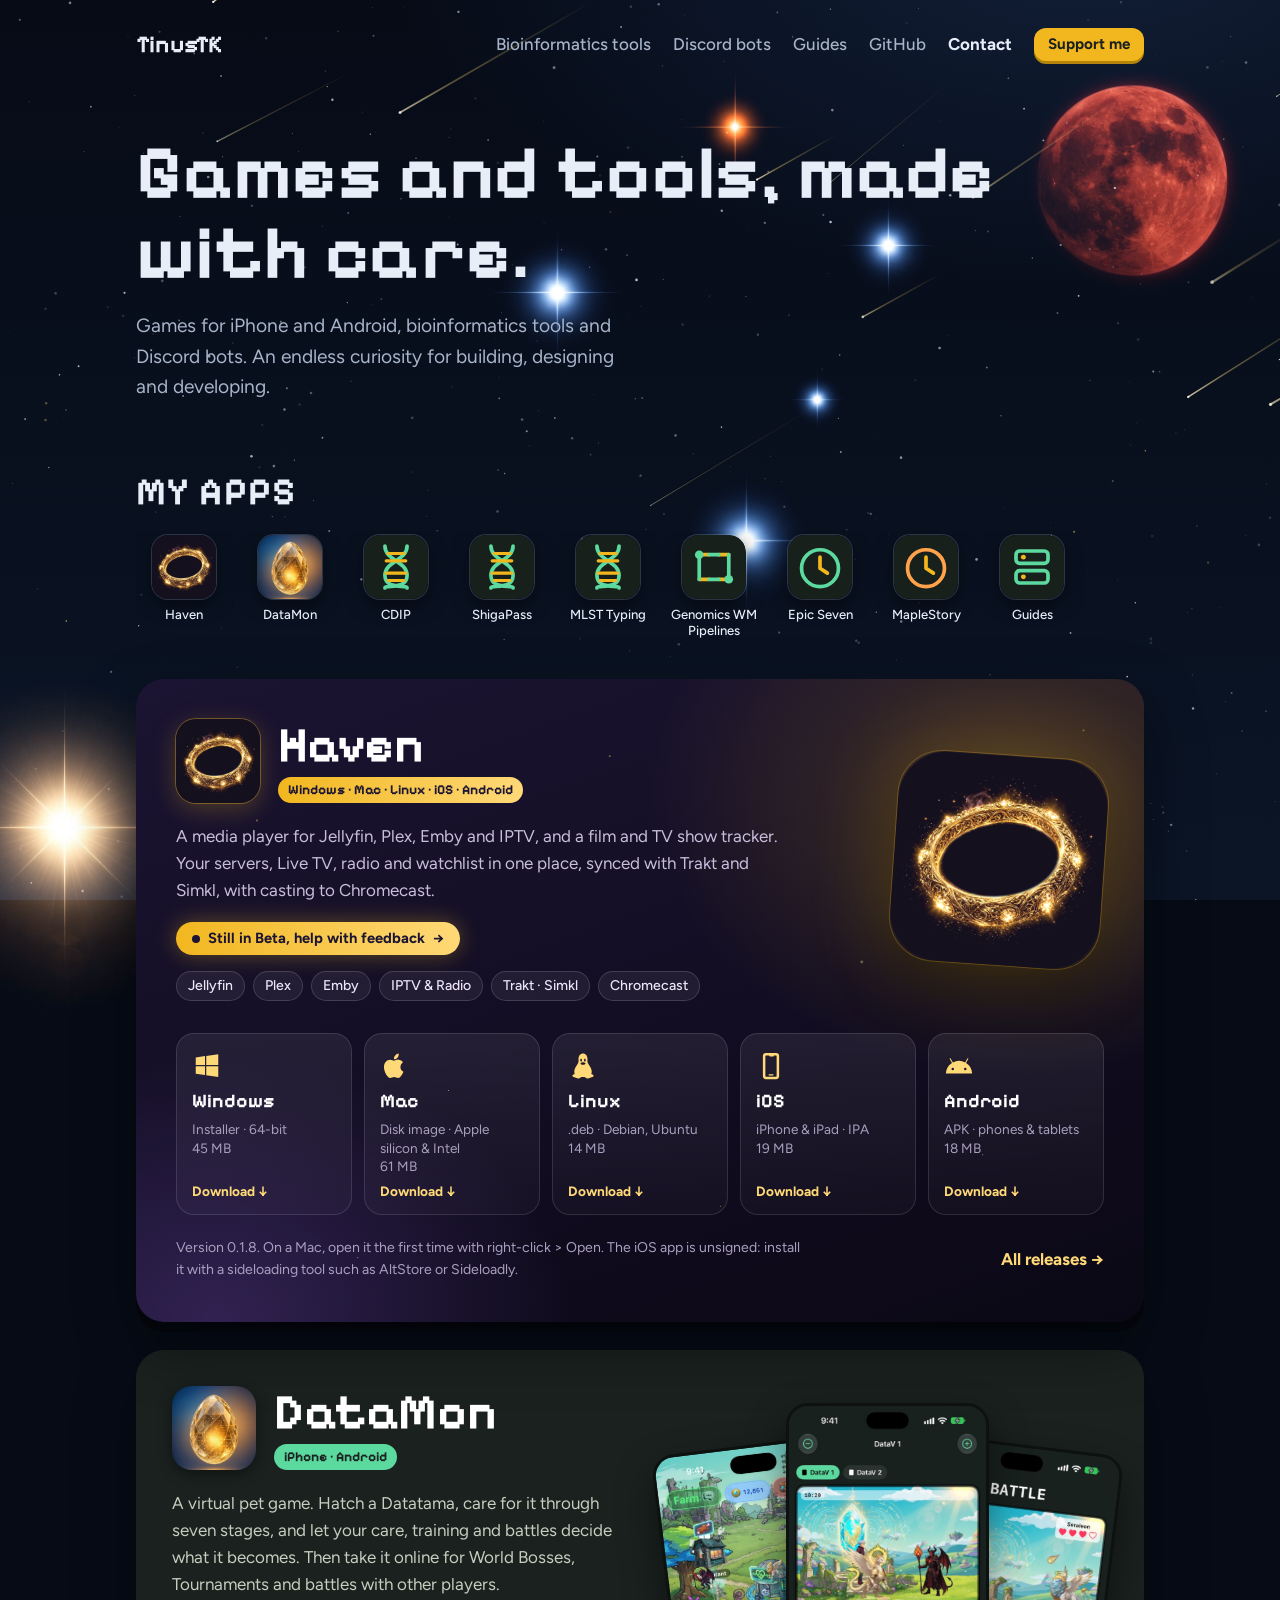
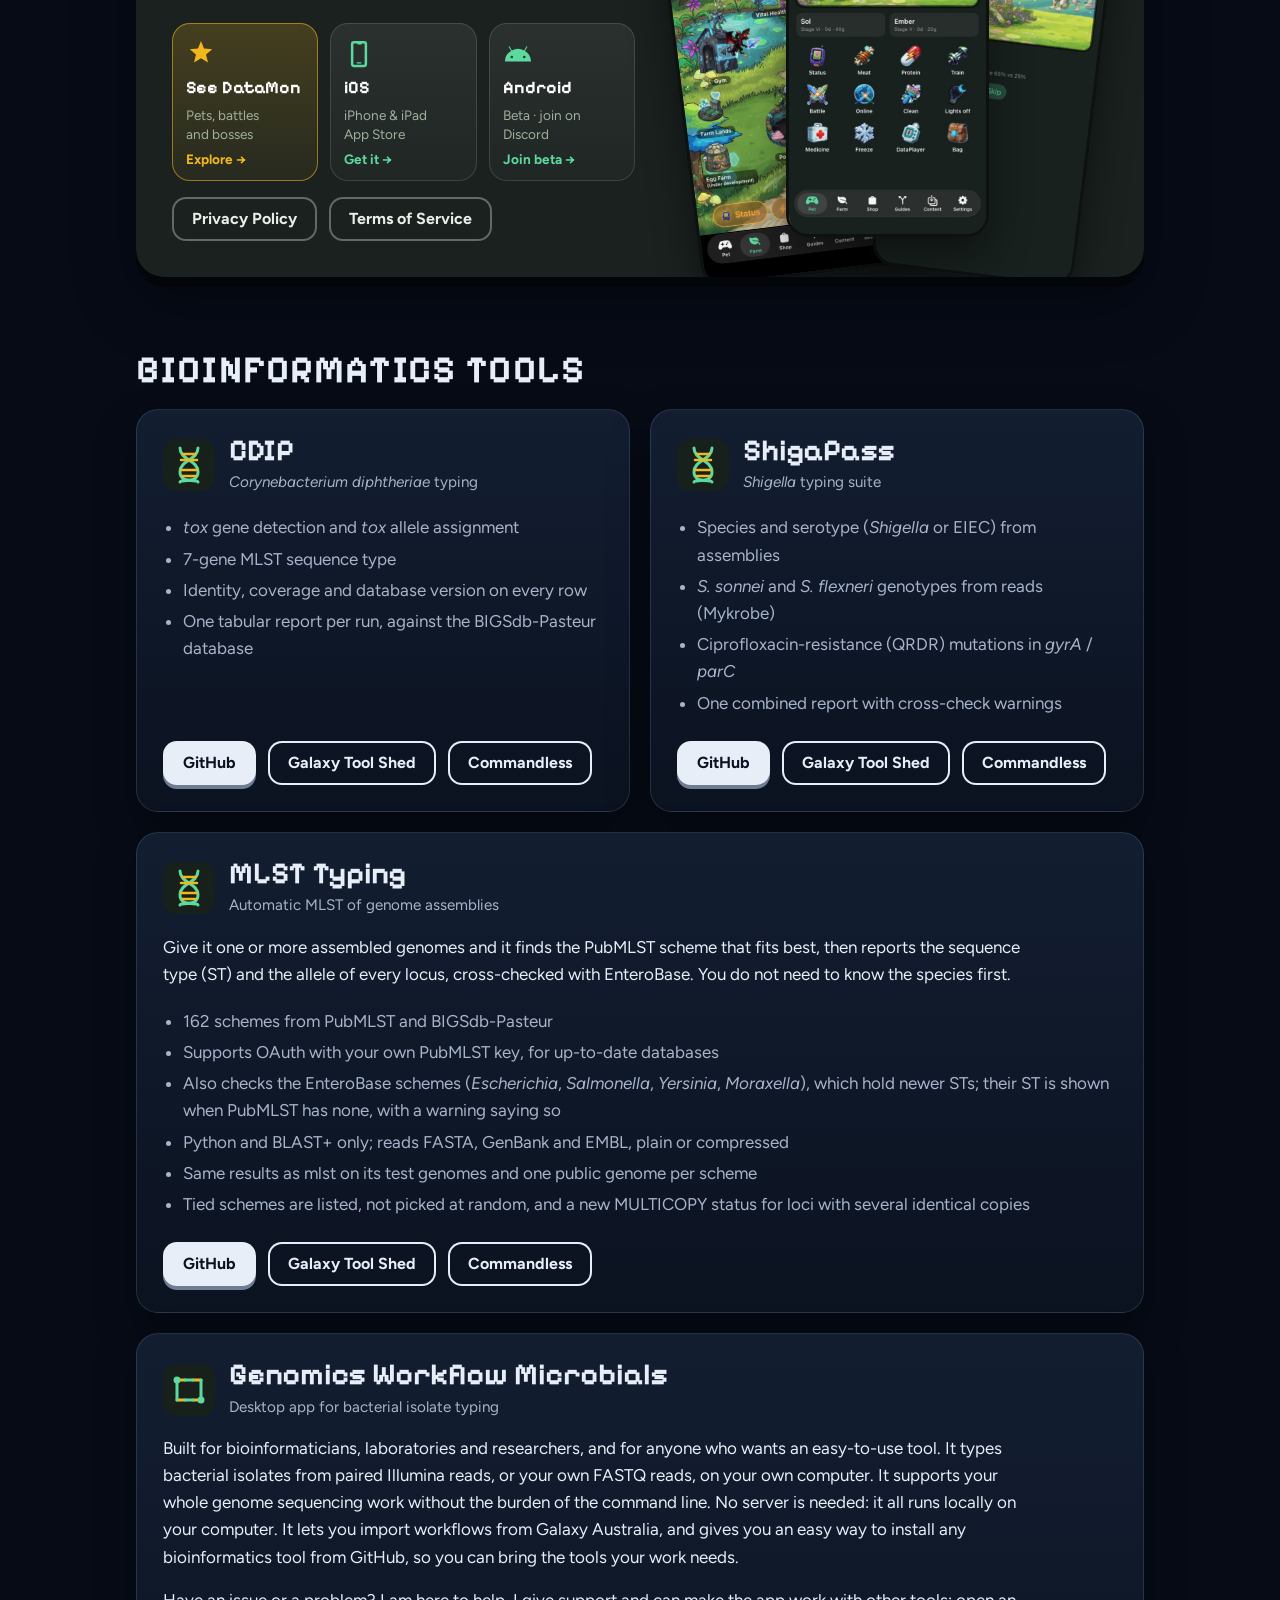
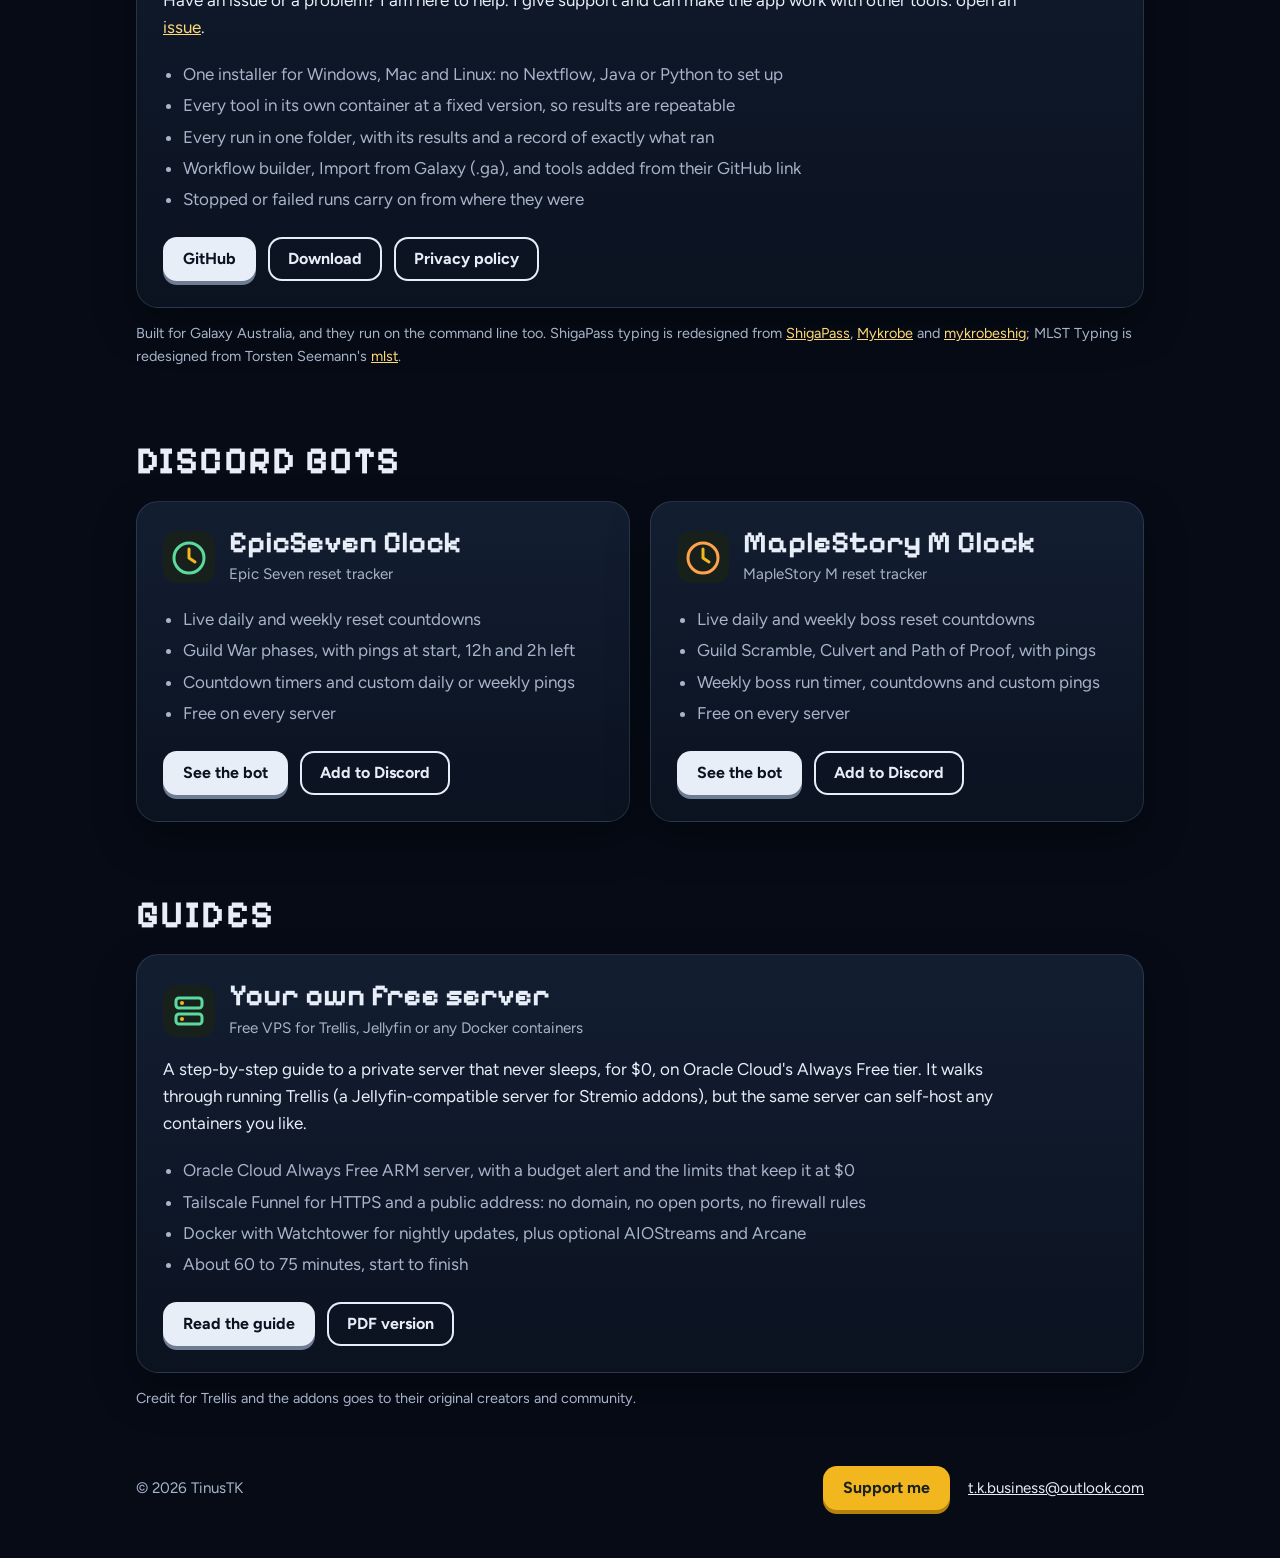
==== commit 060e7f77: "Site tab icon: Haven instead of DataMon" ====
--- a/index.html
+++ b/index.html
@@ -6,7 +6,8 @@
 <title>TinusTK</title>
 <meta name="theme-color" content="#060b16">
 <meta name="description" content="Games for iPhone and Android, bioinformatics tools and Discord bots. An endless curiosity for building, designing and developing.">
-<link rel="icon" href="DataMon/site/icon.png">
+<link rel="icon" href="HavenApp/icon.png">
+<link rel="apple-touch-icon" href="HavenApp/icon.png">
 <link rel="preconnect" href="https://fonts.googleapis.com">
 <link rel="preconnect" href="https://fonts.gstatic.com" crossorigin>
 <link href="https://fonts.googleapis.com/css2?family=Figtree:wght@400;500;700&family=Pixelify+Sans:wght@500;700&display=swap" rel="stylesheet">
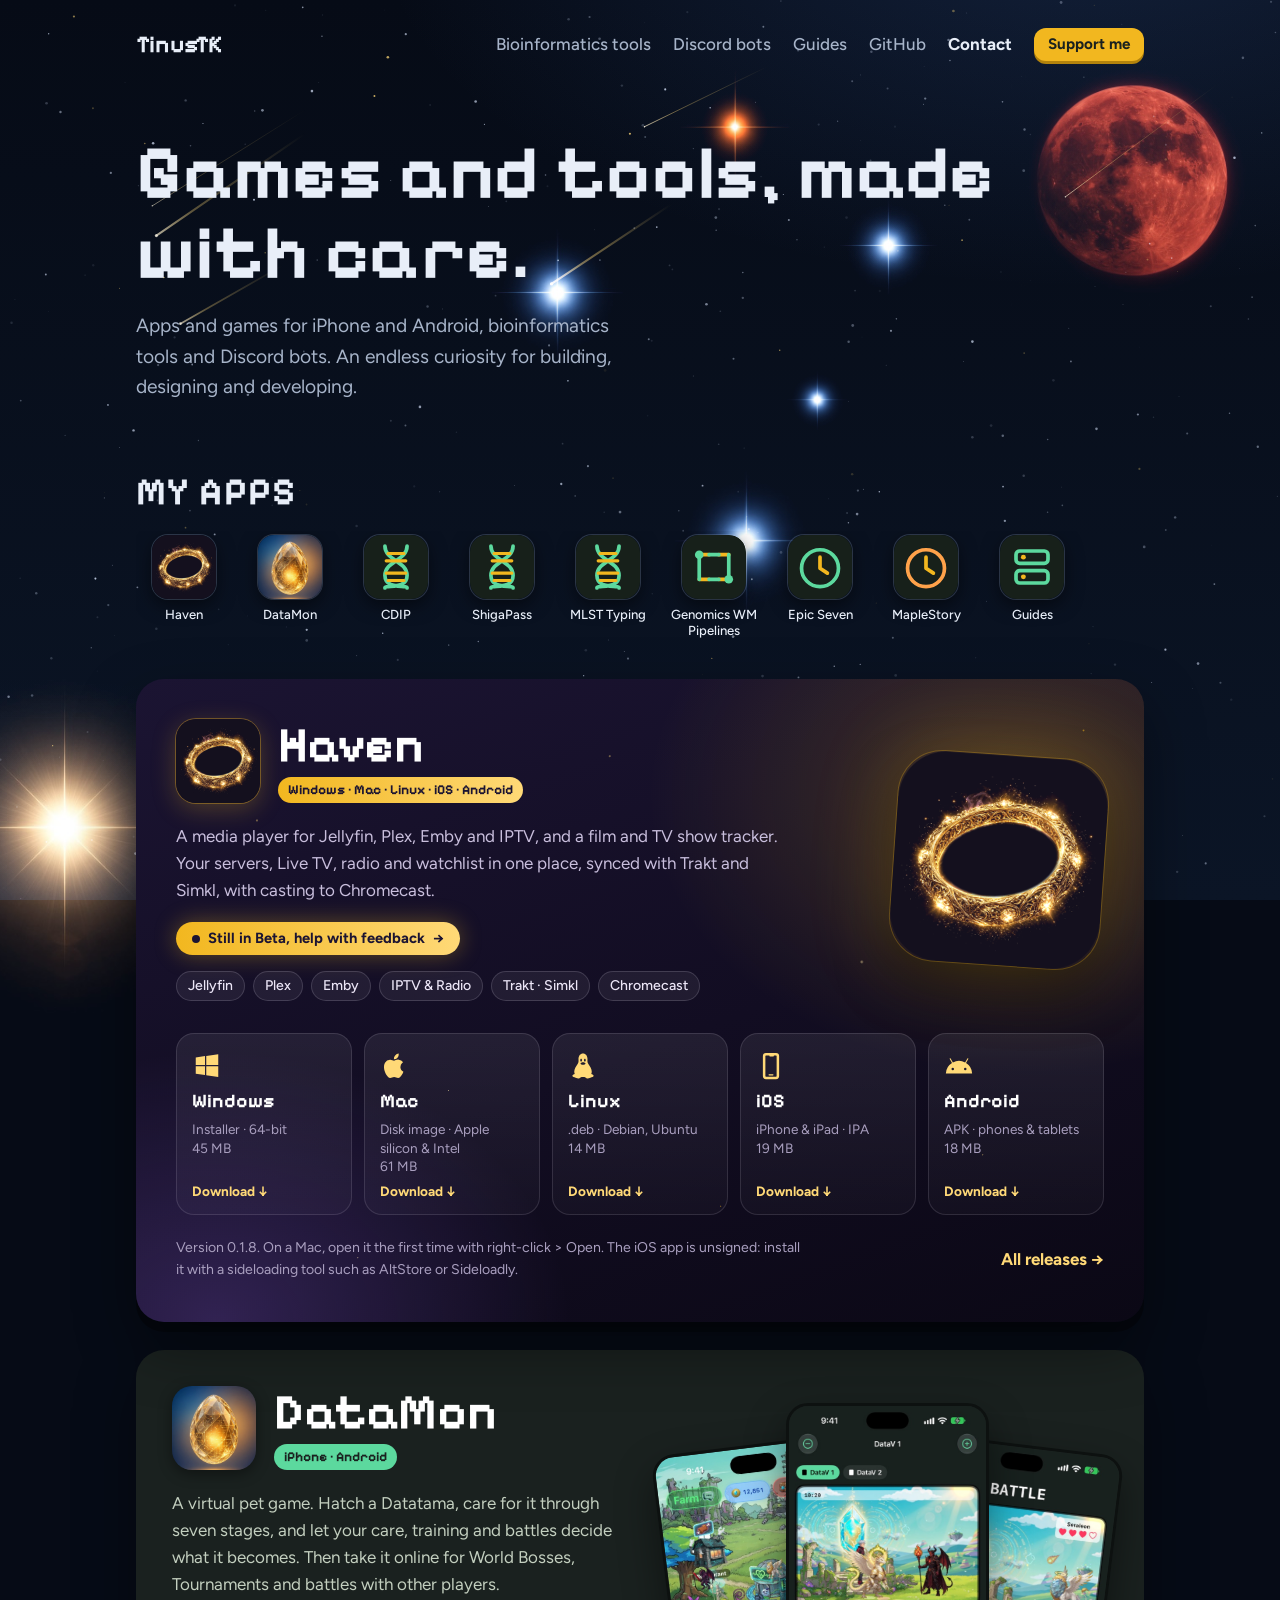
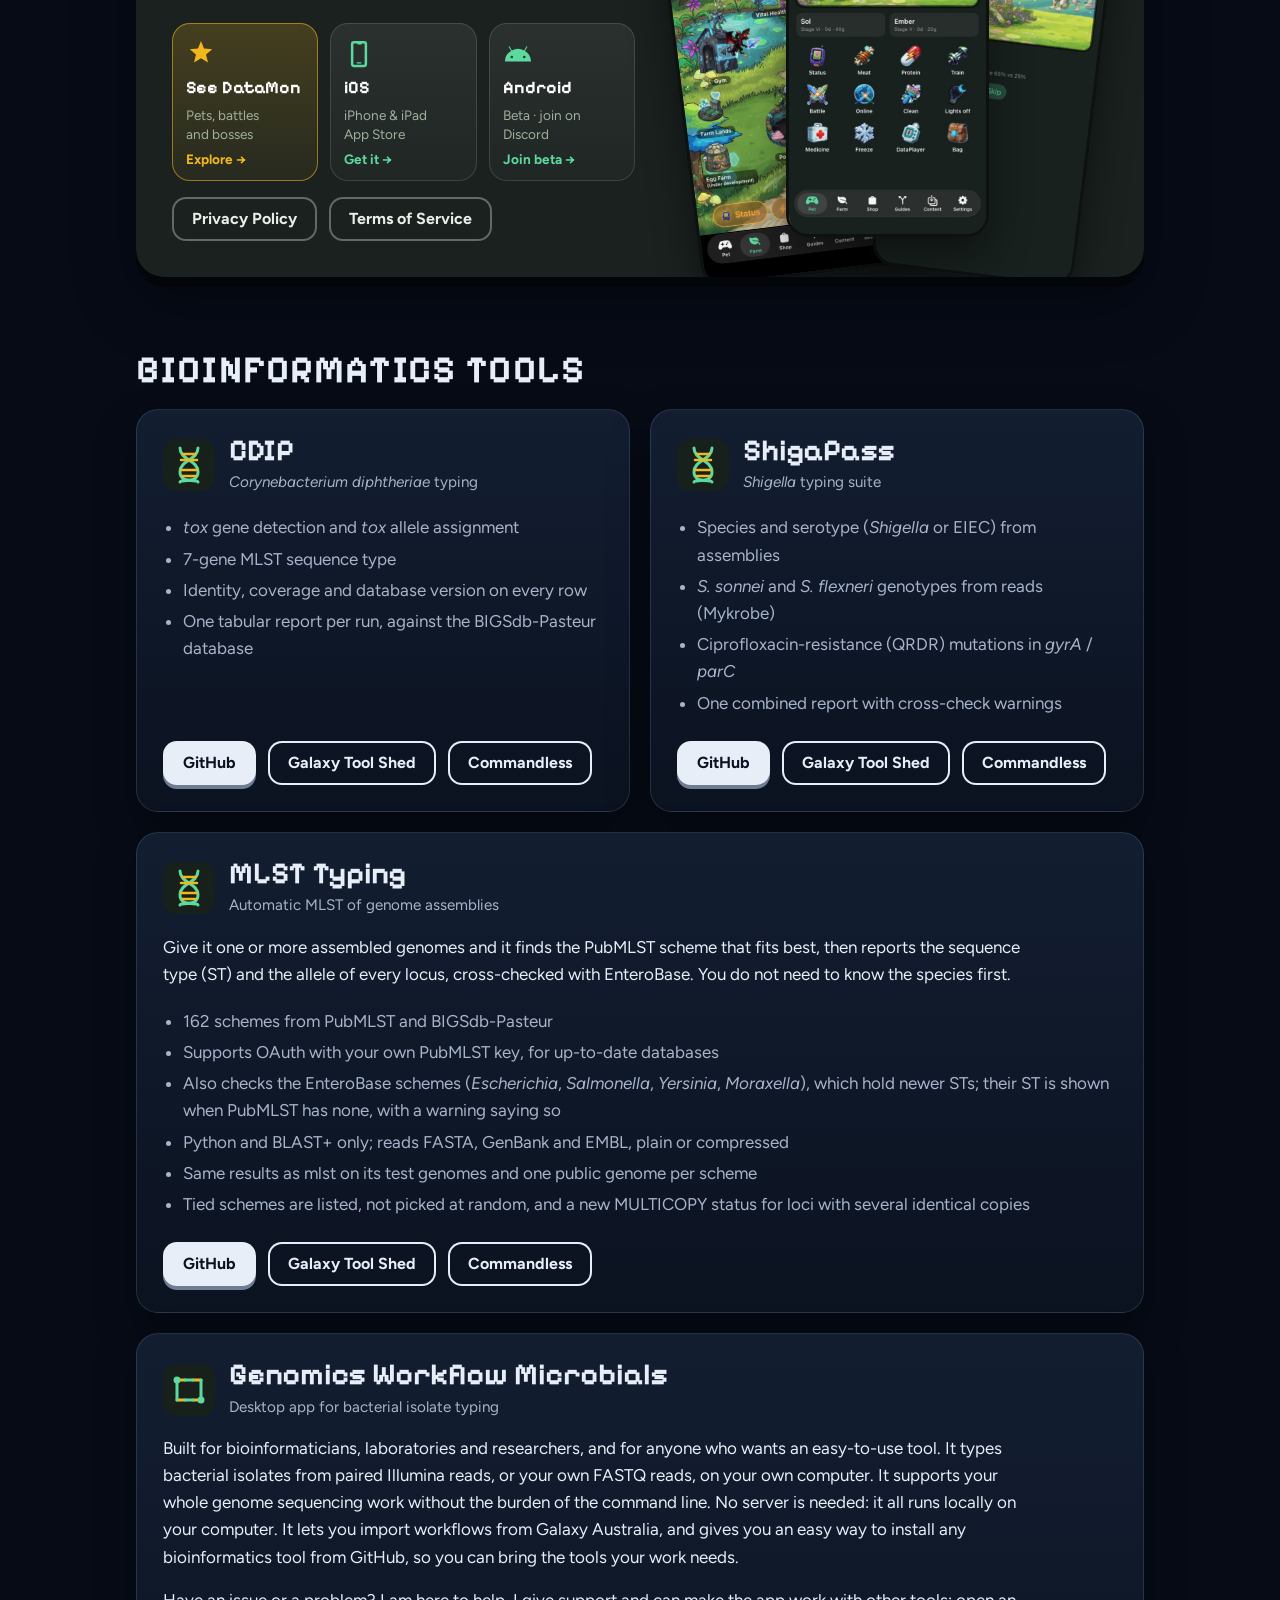
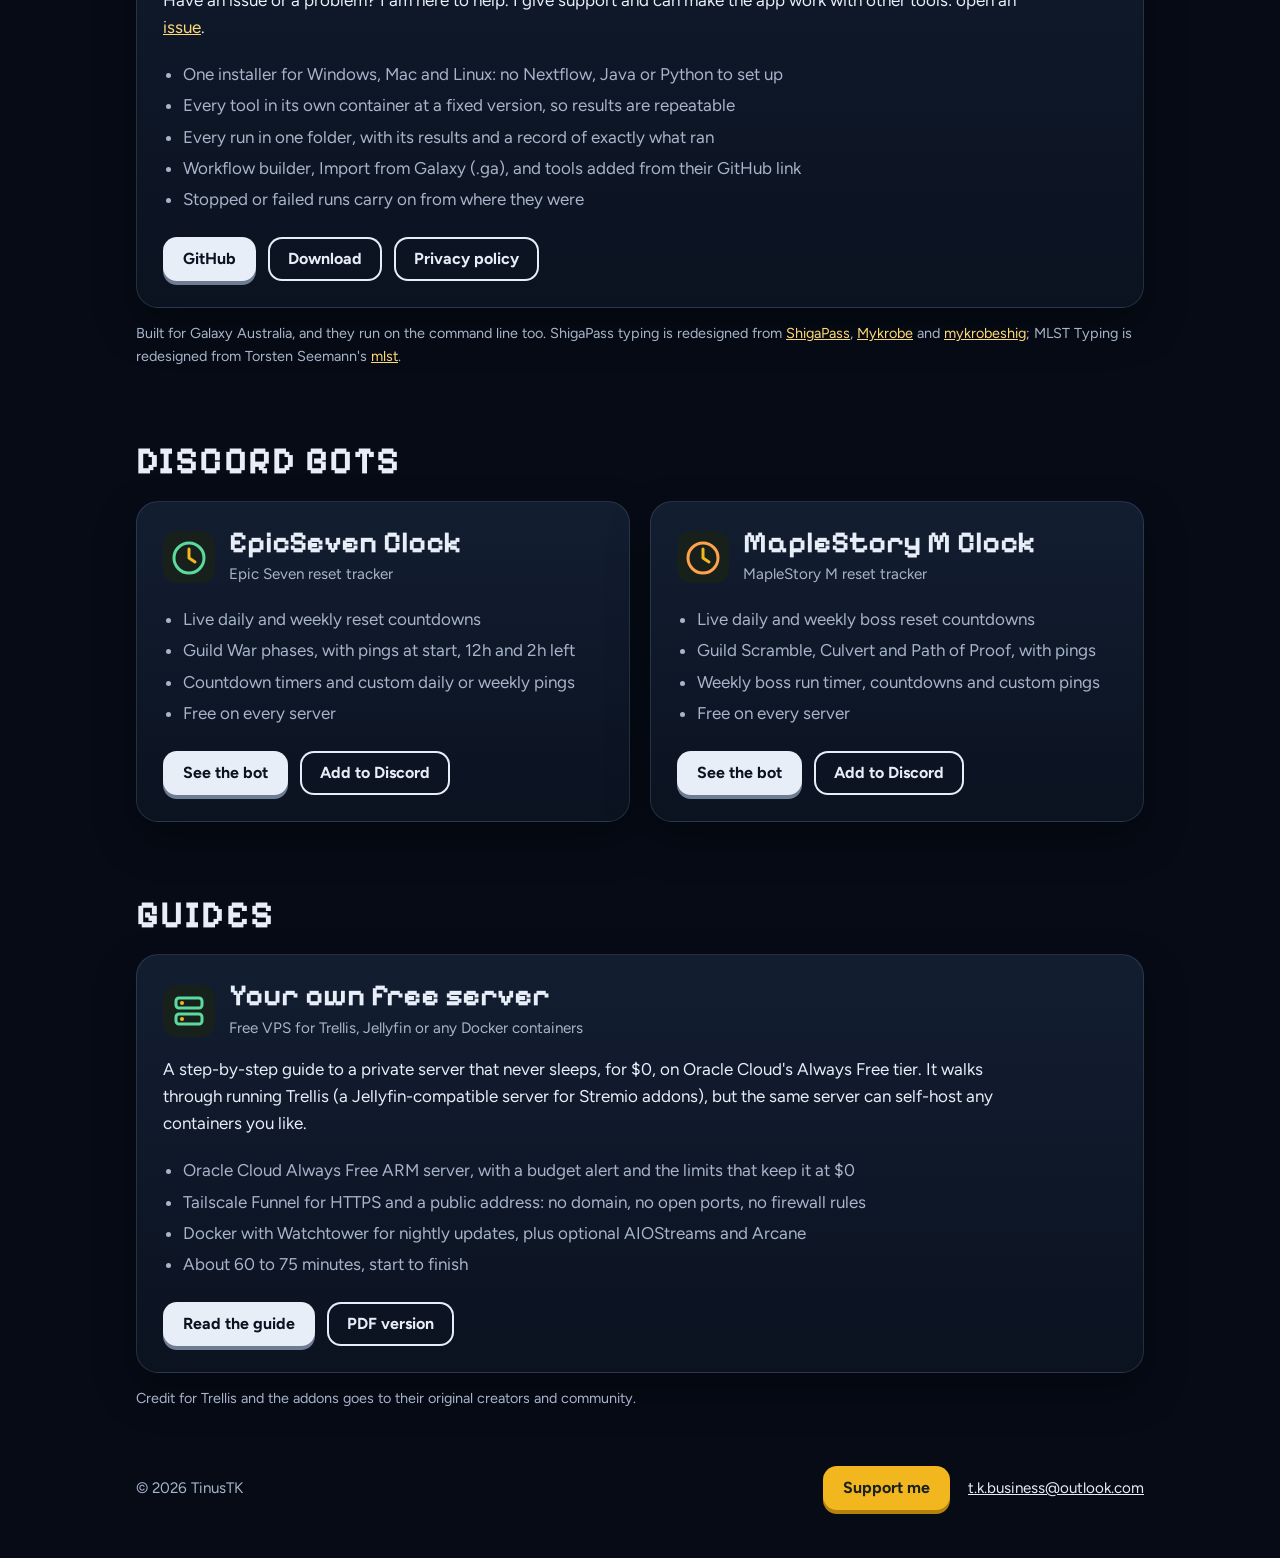
==== commit 699ca5de: "Tagline: Apps and games, not just games" ====
--- a/index.html
+++ b/index.html
@@ -5,7 +5,7 @@
 <meta name="viewport" content="width=device-width, initial-scale=1">
 <title>TinusTK</title>
 <meta name="theme-color" content="#060b16">
-<meta name="description" content="Games for iPhone and Android, bioinformatics tools and Discord bots. An endless curiosity for building, designing and developing.">
+<meta name="description" content="Apps and games for iPhone and Android, bioinformatics tools and Discord bots. An endless curiosity for building, designing and developing.">
 <link rel="icon" href="HavenApp/icon.png">
 <link rel="apple-touch-icon" href="HavenApp/icon.png">
 <link rel="preconnect" href="https://fonts.googleapis.com">
@@ -283,7 +283,7 @@
 <main class="wrap">
   <section class="intro">
     <h1>Games and tools, made with care.</h1>
-    <p>Games for iPhone and Android, bioinformatics tools and Discord bots. An endless curiosity for building, designing and developing.</p>
+    <p>Apps and games for iPhone and Android, bioinformatics tools and Discord bots. An endless curiosity for building, designing and developing.</p>
   </section>
 
   <h2 class="label">My apps</h2>
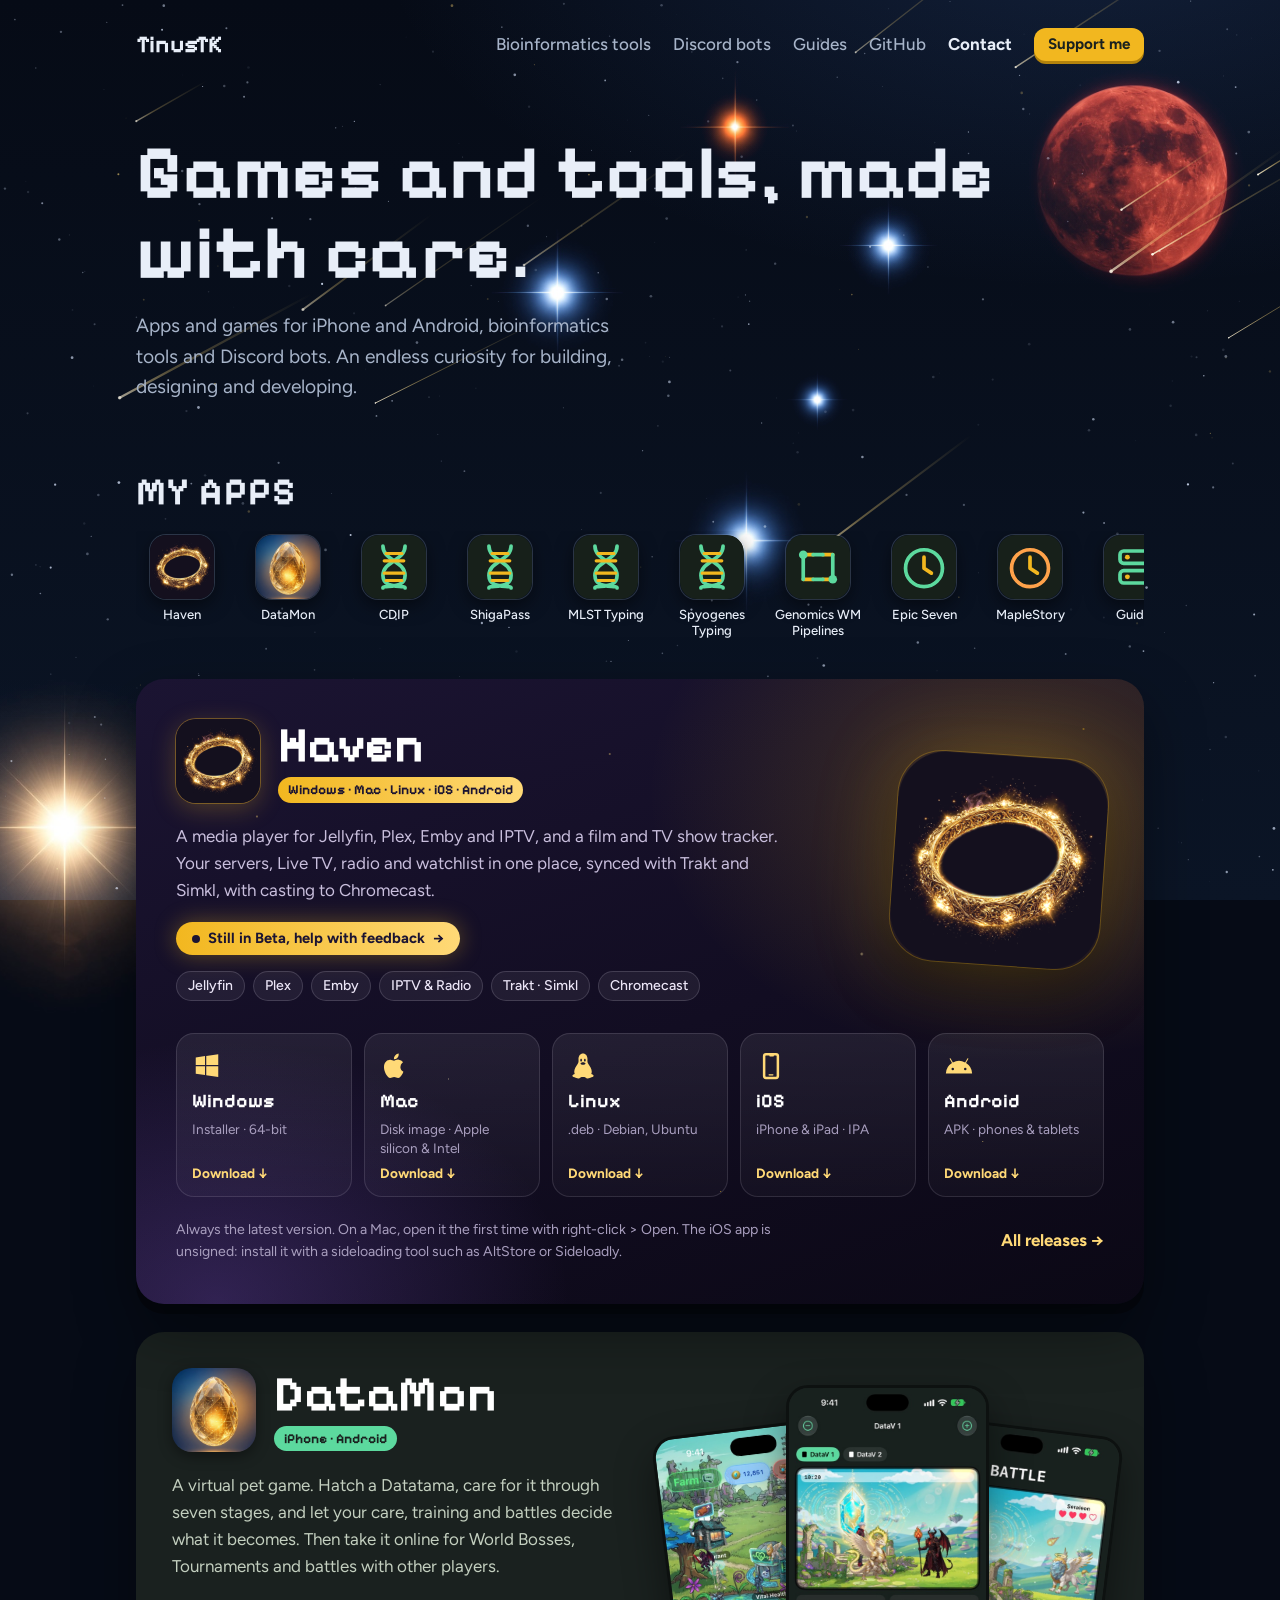
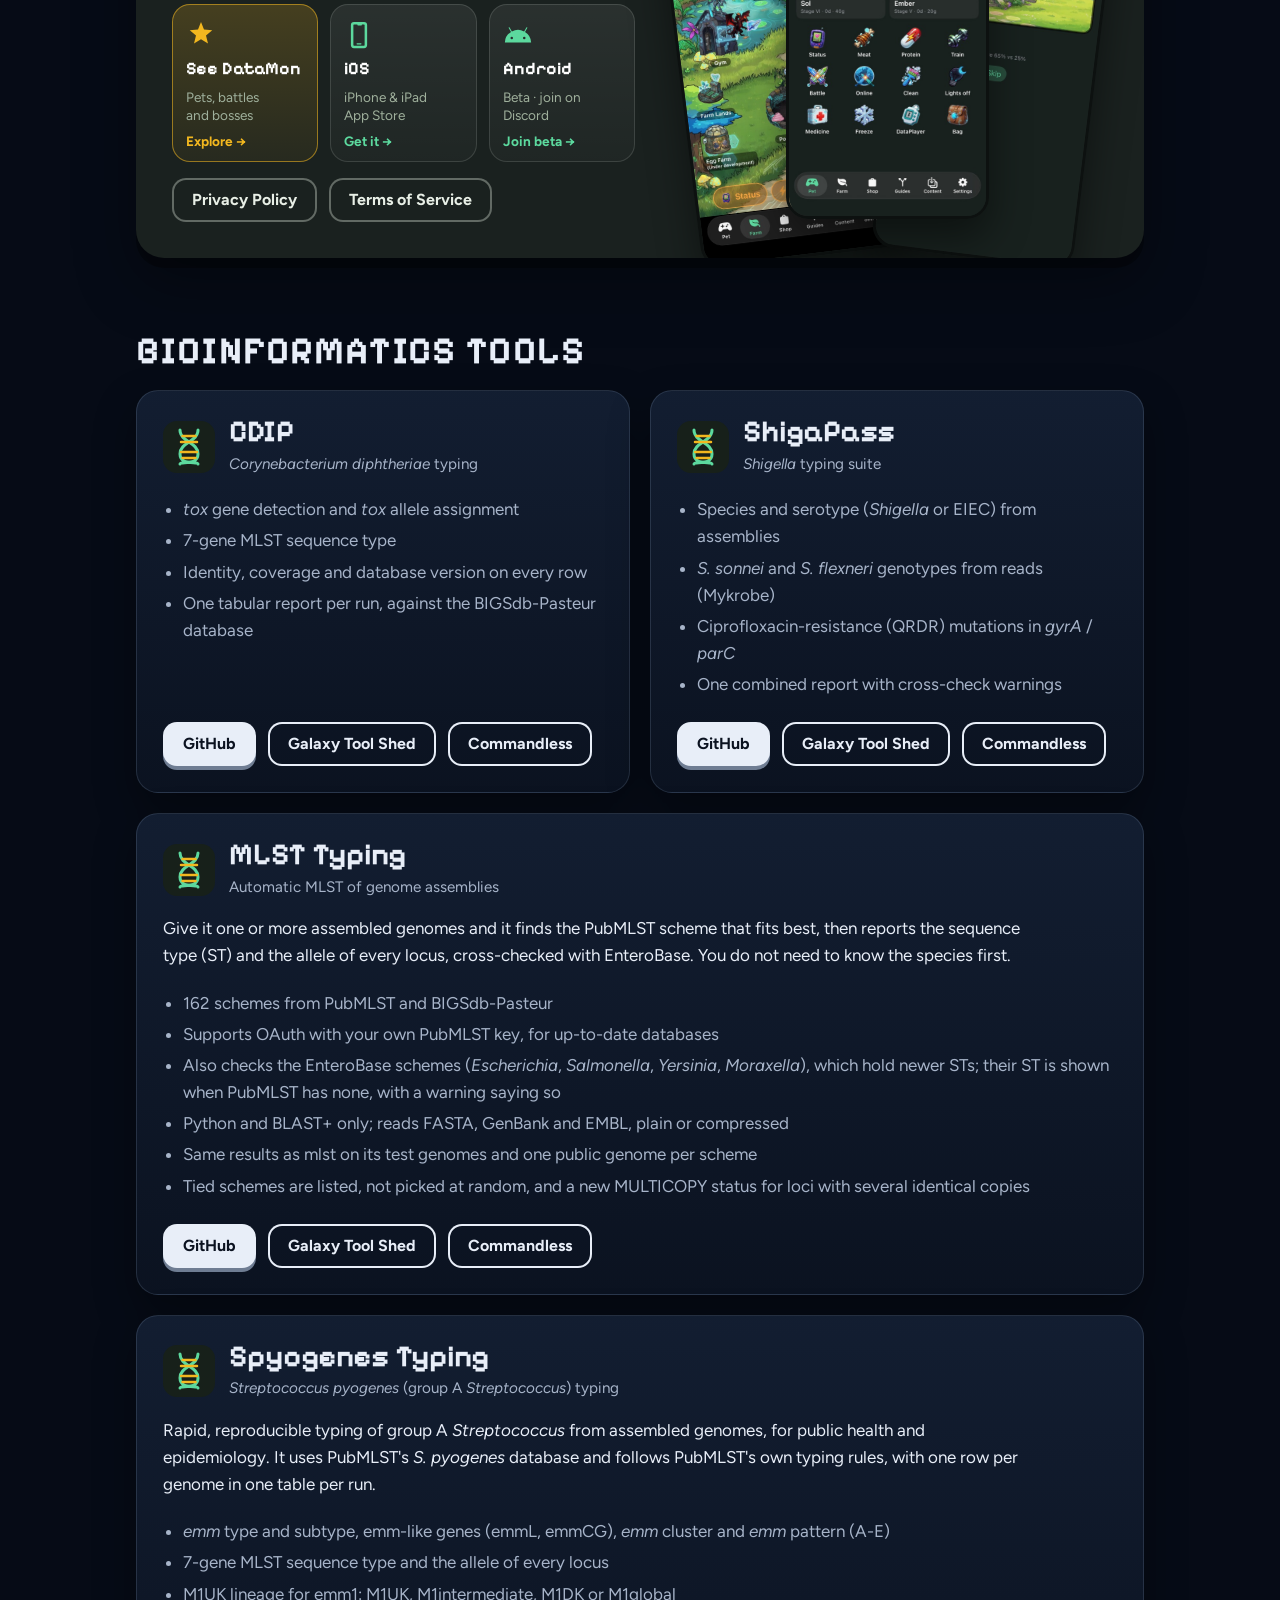
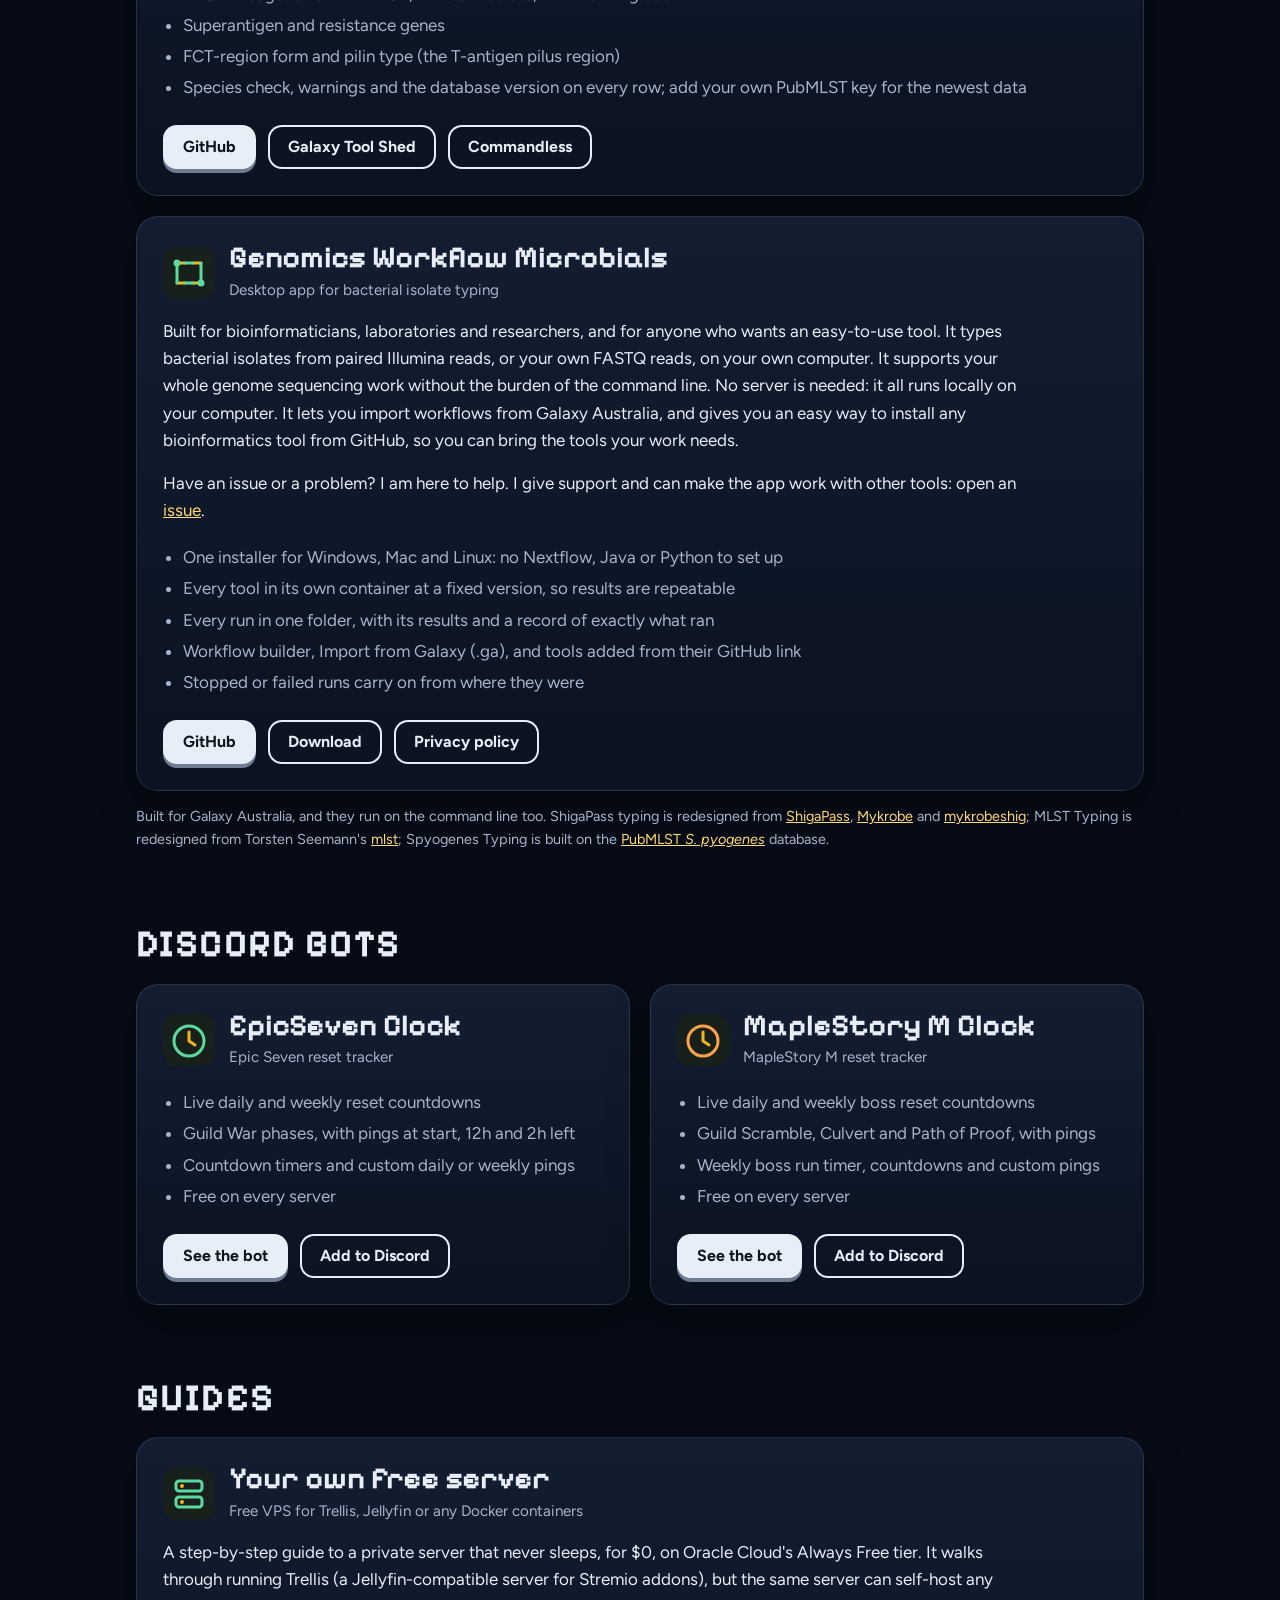
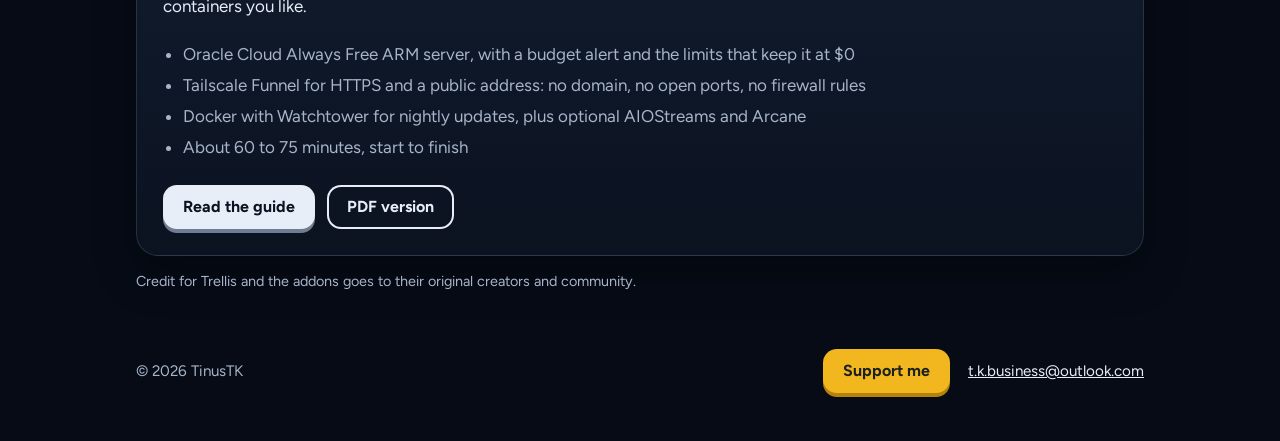
==== commit 19b937f2: "Spyogenes Typing card; Haven downloads always link the latest release Adds the Spyogenes Typing tool" ====
--- a/index.html
+++ b/index.html
@@ -293,6 +293,7 @@
     <a href="#cdip"><svg viewBox="0 0 52 52" aria-hidden="true"><rect width="52" height="52" rx="14" fill="#17201a"/><path d="M17 9c0 12 18 12 18 24s-18 7-18 10M35 9c0 12-18 12-18 24s18 7 18 10" fill="none" stroke="#5cd99e" stroke-width="3" stroke-linecap="round"/><path d="M19.5 15h13M18 21h16M18 31h16M19.5 37h13" stroke="#f2b71f" stroke-width="2.5" stroke-linecap="round"/></svg><span>CDIP</span></a>
     <a href="#shigapass"><svg viewBox="0 0 52 52" aria-hidden="true"><rect width="52" height="52" rx="14" fill="#17201a"/><path d="M17 9c0 12 18 12 18 24s-18 7-18 10M35 9c0 12-18 12-18 24s18 7 18 10" fill="none" stroke="#5cd99e" stroke-width="3" stroke-linecap="round"/><path d="M19.5 15h13M18 21h16M18 31h16M19.5 37h13" stroke="#f2b71f" stroke-width="2.5" stroke-linecap="round"/></svg><span>ShigaPass</span></a>
     <a href="#mlst-typing"><svg viewBox="0 0 52 52" aria-hidden="true"><rect width="52" height="52" rx="14" fill="#17201a"/><path d="M17 9c0 12 18 12 18 24s-18 7-18 10M35 9c0 12-18 12-18 24s18 7 18 10" fill="none" stroke="#5cd99e" stroke-width="3" stroke-linecap="round"/><path d="M19.5 15h13M18 21h16M18 31h16M19.5 37h13" stroke="#f2b71f" stroke-width="2.5" stroke-linecap="round"/></svg><span>MLST Typing</span></a>
+    <a href="#spyogenes-typing"><svg viewBox="0 0 52 52" aria-hidden="true"><rect width="52" height="52" rx="14" fill="#17201a"/><path d="M17 9c0 12 18 12 18 24s-18 7-18 10M35 9c0 12-18 12-18 24s18 7 18 10" fill="none" stroke="#5cd99e" stroke-width="3" stroke-linecap="round"/><path d="M19.5 15h13M18 21h16M18 31h16M19.5 37h13" stroke="#f2b71f" stroke-width="2.5" stroke-linecap="round"/></svg><span>Spyogenes Typing</span></a>
     <a href="#gwm"><svg viewBox="0 0 52 52" aria-hidden="true"><rect width="52" height="52" rx="14" fill="#17201a"/><path d="M14 16h8M30 16h8M14 36h8M30 36h8" stroke="#f2b71f" stroke-width="3" stroke-linecap="round"/><path d="M22 16h8M38 16v20M22 36h8M14 16v20" fill="none" stroke="#5cd99e" stroke-width="3" stroke-linecap="round"/><circle cx="14" cy="16" r="3.5" fill="#5cd99e"/><circle cx="38" cy="36" r="3.5" fill="#5cd99e"/></svg><span>Genomics WM Pipelines</span></a>
     <a href="#epicseven"><svg viewBox="0 0 52 52" aria-hidden="true"><rect width="52" height="52" rx="14" fill="#17201a"/><circle cx="26" cy="27" r="15" fill="none" stroke="#5cd99e" stroke-width="3"/><path d="M26 18v9l6 4" fill="none" stroke="#f2b71f" stroke-width="3" stroke-linecap="round" stroke-linejoin="round"/></svg><span>Epic Seven</span></a>
     <a href="#maplestory"><svg viewBox="0 0 52 52" aria-hidden="true"><rect width="52" height="52" rx="14" fill="#17201a"/><circle cx="26" cy="27" r="15" fill="none" stroke="#ffa24a" stroke-width="3"/><path d="M26 18v9l6 4" fill="none" stroke="#f2b71f" stroke-width="3" stroke-linecap="round" stroke-linejoin="round"/></svg><span>MapleStory</span></a>
@@ -320,30 +321,30 @@
     </div>
 
     <div class="platforms">
-      <a class="dl" href="https://github.com/TinusTK/Haven/releases/download/v0.1.8/Haven-0.1.8-windows-x64-setup.exe">
+      <a class="dl" href="https://github.com/TinusTK/Haven/releases/latest/download/Haven-windows-x64-setup.exe">
         <svg viewBox="0 0 24 24" aria-hidden="true"><path d="M3 5.1 10.4 4v7.1H3zM11.4 3.9 21 2.5v8.6h-9.6zM3 12.1h7.4v7.1L3 18.1zM11.4 12.1H21v8.6l-9.6-1.4z"/></svg>
-        <b>Windows</b><span>Installer · 64-bit<br>45 MB</span><em>Download</em>
+        <b>Windows</b><span>Installer · 64-bit</span><em>Download</em>
       </a>
-      <a class="dl" href="https://github.com/TinusTK/Haven/releases/download/v0.1.8/Haven-0.1.8-macos.dmg">
+      <a class="dl" href="https://github.com/TinusTK/Haven/releases/latest/download/Haven-macos.dmg">
         <svg viewBox="0 0 24 24" aria-hidden="true"><path d="M16.4 12.6c0-2.5 2-3.6 2.1-3.7a4.5 4.5 0 0 0-3.6-2c-1.5-.2-3 .9-3.7.9-.8 0-2-.9-3.2-.8A4.8 4.8 0 0 0 4 9.4c-1.7 3-.4 7.4 1.2 9.8.8 1.2 1.8 2.5 3 2.4 1.2 0 1.7-.8 3.1-.8s1.9.8 3.2.8c1.3 0 2.1-1.2 2.9-2.4a10 10 0 0 0 1.3-2.7c-.1 0-2.4-1-2.4-3.9zM14 5.3A4.3 4.3 0 0 0 15 2a4.4 4.4 0 0 0-2.9 1.5 4.1 4.1 0 0 0-1 3.1A3.6 3.6 0 0 0 14 5.3z"/></svg>
-        <b>Mac</b><span>Disk image · Apple silicon &amp; Intel<br>61 MB</span><em>Download</em>
+        <b>Mac</b><span>Disk image · Apple silicon &amp; Intel</span><em>Download</em>
       </a>
-      <a class="dl" href="https://github.com/TinusTK/Haven/releases/download/v0.1.8/haven_0.1.8-1_amd64.deb">
+      <a class="dl" href="https://github.com/TinusTK/Haven/releases/latest/download/haven_amd64.deb">
         <svg viewBox="0 0 24 24" aria-hidden="true"><path d="M12 2c-2.2 0-3.6 1.8-3.6 4.6 0 1.4.3 2.3-.7 3.8C6.3 12.5 5 14.4 5 16.6c0 .6.1 1.2.4 1.7-.9.4-1.9.6-1.9 1.5 0 1 1.4 1 2.6 1.5 1.3.5 2.3 1 3.1.4.6-.4.9-.9 2.8-.9s2.2.5 2.8.9c.8.6 1.8.1 3.1-.4 1.2-.5 2.6-.5 2.6-1.5 0-.9-1-1.1-1.9-1.5.3-.5.4-1.1.4-1.7 0-2.2-1.3-4.1-2.7-6.2-1-1.5-.7-2.4-.7-3.8C15.6 3.8 14.2 2 12 2zm-1.5 4.2c.4 0 .7.5.7 1.1s-.3 1-.7 1-.7-.4-.7-1 .3-1.1.7-1.1zm3 0c.4 0 .7.5.7 1.1s-.3 1-.7 1-.7-.4-.7-1 .3-1.1.7-1.1zM12 9c.9 0 2 .5 2 .9s-1.1 1.1-2 1.1-2-.7-2-1.1S11.1 9 12 9z"/></svg>
-        <b>Linux</b><span>.deb · Debian, Ubuntu<br>14 MB</span><em>Download</em>
+        <b>Linux</b><span>.deb · Debian, Ubuntu</span><em>Download</em>
       </a>
-      <a class="dl" href="https://github.com/TinusTK/Haven/releases/download/v0.1.8/Haven-0.1.8-ios-unsigned.ipa">
+      <a class="dl" href="https://github.com/TinusTK/Haven/releases/latest/download/Haven-ios-unsigned.ipa">
         <svg viewBox="0 0 24 24" aria-hidden="true"><path d="M8 1.5h8A2.5 2.5 0 0 1 18.5 4v16a2.5 2.5 0 0 1-2.5 2.5H8A2.5 2.5 0 0 1 5.5 20V4A2.5 2.5 0 0 1 8 1.5zm0 2a.5.5 0 0 0-.5.5v16c0 .3.2.5.5.5h8c.3 0 .5-.2.5-.5V4a.5.5 0 0 0-.5-.5h-1.6l-.4.8h-3l-.4-.8zm2.5 15h3a.5.5 0 0 1 0 1h-3a.5.5 0 0 1 0-1z"/></svg>
-        <b>iOS</b><span>iPhone &amp; iPad · IPA<br>19 MB</span><em>Download</em>
+        <b>iOS</b><span>iPhone &amp; iPad · IPA</span><em>Download</em>
       </a>
-      <a class="dl" href="https://github.com/TinusTK/Haven/releases/download/v0.1.8/Haven-0.1.8-android.apk">
+      <a class="dl" href="https://github.com/TinusTK/Haven/releases/latest/download/Haven-android.apk">
         <svg viewBox="0 0 24 24" aria-hidden="true"><path d="M17.6 9.5 19.4 6.4a.4.4 0 0 0-.7-.4l-1.8 3.1a11 11 0 0 0-9.8 0L5.3 6a.4.4 0 0 0-.7.4l1.8 3.1A10.2 10.2 0 0 0 1.5 18h21a10.2 10.2 0 0 0-4.9-8.5zM7 15.3a1 1 0 1 1 0-2 1 1 0 0 1 0 2zm10 0a1 1 0 1 1 0-2 1 1 0 0 1 0 2z"/></svg>
-        <b>Android</b><span>APK · phones &amp; tablets<br>18 MB</span><em>Download</em>
+        <b>Android</b><span>APK · phones &amp; tablets</span><em>Download</em>
       </a>
     </div>
 
     <div class="haven-foot">
-      <p>Version 0.1.8. On a Mac, open it the first time with right-click &gt; Open. The iOS app is unsigned:
+      <p>Always the latest version. On a Mac, open it the first time with right-click &gt; Open. The iOS app is unsigned:
         install it with a sideloading tool such as AltStore or Sideloadly.</p>
       <a class="more" href="https://github.com/TinusTK/Haven/releases">All releases →</a>
     </div>
@@ -453,6 +454,31 @@
         <a class="button line" href="https://github.com/TinusTK/GenomicsWorkflowMicrobials">Commandless</a>
       </div>
     </article>
+    <article class="tool wide" id="spyogenes-typing">
+      <div class="tool-head">
+        <svg viewBox="0 0 52 52" aria-hidden="true"><rect width="52" height="52" rx="14" fill="#17201a"/><path d="M17 9c0 12 18 12 18 24s-18 7-18 10M35 9c0 12-18 12-18 24s18 7 18 10" fill="none" stroke="#5cd99e" stroke-width="3" stroke-linecap="round"/><path d="M19.5 15h13M18 21h16M18 31h16M19.5 37h13" stroke="#f2b71f" stroke-width="2.5" stroke-linecap="round"/></svg>
+        <div>
+          <h3>Spyogenes Typing</h3>
+          <div class="sub"><i>Streptococcus pyogenes</i> (group A <i>Streptococcus</i>) typing</div>
+        </div>
+      </div>
+      <p class="about">Rapid, reproducible typing of group A <i>Streptococcus</i> from assembled genomes, for public health
+        and epidemiology. It uses PubMLST's <i>S. pyogenes</i> database and follows PubMLST's own typing rules, with one
+        row per genome in one table per run.</p>
+      <ul>
+        <li><i>emm</i> type and subtype, emm-like genes (emmL, emmCG), <i>emm</i> cluster and <i>emm</i> pattern (A-E)</li>
+        <li>7-gene MLST sequence type and the allele of every locus</li>
+        <li>M1UK lineage for emm1: M1UK, M1intermediate, M1DK or M1global</li>
+        <li>Superantigen and resistance genes</li>
+        <li>FCT-region form and pilin type (the T-antigen pilus region)</li>
+        <li>Species check, warnings and the database version on every row; add your own PubMLST key for the newest data</li>
+      </ul>
+      <div class="buttons">
+        <a class="button dark" href="https://github.com/TinusTK/spyogenes-typing">GitHub</a>
+        <a class="button line" href="https://toolshed.g2.bx.psu.edu/view/tinustk/spyogenes_typing">Galaxy Tool Shed</a>
+        <a class="button line" href="https://github.com/TinusTK/GenomicsWorkflowMicrobials">Commandless</a>
+      </div>
+    </article>
     <article class="tool wide" id="gwm">
       <div class="tool-head">
         <svg viewBox="0 0 52 52" aria-hidden="true"><rect width="52" height="52" rx="14" fill="#17201a"/><path d="M14 16h8M30 16h8M14 36h8M30 36h8" stroke="#f2b71f" stroke-width="3" stroke-linecap="round"/><path d="M22 16h8M38 16v20M22 36h8M14 16v20" fill="none" stroke="#5cd99e" stroke-width="3" stroke-linecap="round"/><circle cx="14" cy="16" r="3.5" fill="#5cd99e"/><circle cx="38" cy="36" r="3.5" fill="#5cd99e"/></svg>
@@ -485,7 +511,8 @@
   <p class="note">Built for Galaxy Australia, and they run on the command line too. ShigaPass typing is redesigned from
     <a href="https://github.com/imanyass/ShigaPass">ShigaPass</a>, <a href="https://github.com/Mykrobe-tools/mykrobe">Mykrobe</a> and
     <a href="https://github.com/ShigellaGenomics/mykrobeshig">mykrobeshig</a>; MLST Typing is redesigned from Torsten Seemann's
-    <a href="https://github.com/tseemann/mlst">mlst</a>.</p>
+    <a href="https://github.com/tseemann/mlst">mlst</a>; Spyogenes Typing is built on the
+    <a href="https://pubmlst.org/organisms/streptococcus-pyogenes">PubMLST <i>S. pyogenes</i></a> database.</p>
 
   <h2 class="label" id="discord-bots" style="margin-top:72px">Discord bots</h2>
   <section class="tools">
